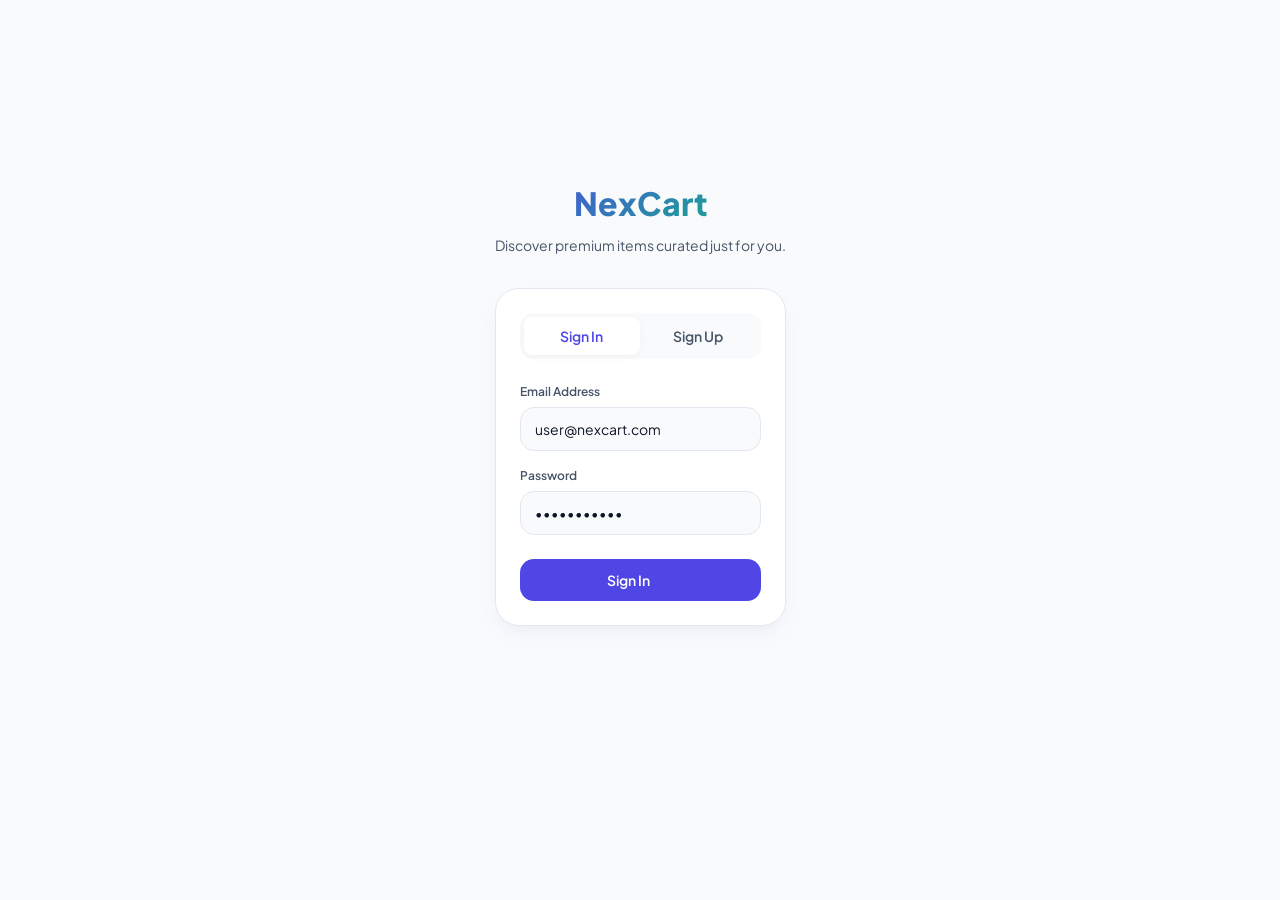
==== index.html @ 7af41b07 "updated codes" ====
<!DOCTYPE html>
<html lang="en">

<head>
  <meta charset="UTF-8">
  <meta name="viewport" content="width=device-width, initial-scale=1.0, viewport-fit=cover">
  <title>NexCart - Premium E-commerce SPA</title>
  <link rel="stylesheet" href="styles.css">
</head>

<body>

  <!-- Root SPA Container -->
  <div id="app-container">

    <!-- Sticky Top Header (Only shown on shopping tabs: Home, Categories, Account, Cart) -->
    <header class="sticky-header" id="app-header" style="display: none;">
      <div class="header-top">
        <div class="brand-logo">
          <i data-lucide="shopping-bag" style="stroke-width: 2.5px; stroke: var(--primary);"></i>
          <span>NexCart</span>
        </div>
        <div class="header-actions">
          <button class="icon-btn" id="header-wishlist-btn" title="View Wishlist">
            <i data-lucide="heart"></i>
            <span class="badge" id="wishlist-badge" style="display: none;">0</span>
          </button>
          <button class="icon-btn" id="header-cart-btn" title="View Cart">
            <i data-lucide="shopping-cart"></i>
            <span class="badge" id="header-cart-badge" style="display: none;">0</span>
          </button>
          <button class="icon-btn" id="header-notification-btn" title="Notifications">
            <i data-lucide="bell"></i>
            <span class="badge" id="notification-badge">3</span>
          </button>
        </div>
      </div>
      <!-- Sticky Search Bar -->
      <div class="search-container">
        <i data-lucide="search" style="color: var(--text-light); width: 18px;"></i>
        <input type="text" id="search-input" class="search-input" placeholder="Search products, brands and more...">
      </div>
    </header>

    <!-- Main Content Area -->
    <main class="main-content" id="main-content-scroll">

      <!-- 1. AUTHENTICATION SCREEN -->
      <div id="screen-auth" class="screen-view active">
        <div class="auth-container">
          <div class="auth-header">
            <div class="auth-logo">NexCart</div>
            <div class="auth-subtitle">Discover premium items curated just for you.</div>
          </div>

          <div class="auth-card">
            <div class="auth-tabs">
              <button class="auth-tab-btn active" id="btn-tab-login">Sign In</button>
              <button class="auth-tab-btn" id="btn-tab-register">Sign Up</button>
            </div>

            <!-- Login Form -->
            <form id="form-login" class="auth-form-panel active" onsubmit="return false;">
              <div class="form-group">
                <label class="form-label">Email Address</label>
                <input type="email" id="login-email" class="form-input" placeholder="alex@example.com" required
                  value="user@nexcart.com">
              </div>
              <div class="form-group">
                <label class="form-label">Password</label>
                <div class="password-wrapper">
                  <input type="password" id="login-password" class="form-input" placeholder="••••••••" required
                    value="password123">
                  <button type="button" class="password-toggle-btn" id="login-password-toggle"
                    title="Show/Hide Password">
                    <i data-lucide="eye" style="width: 18px; height: 18px;"></i>
                  </button>
                </div>
              </div>
              <button type="submit" class="btn btn-primary" style="margin-top: 8px;">
                <span>Sign In</span>
                <i data-lucide="arrow-right" style="width: 16px;"></i>
              </button>
            </form>

            <!-- Register Form -->
            <form id="form-register" class="auth-form-panel" onsubmit="return false;">
              <div class="form-group">
                <label class="form-label">Full Name</label>
                <input type="text" id="register-name" class="form-input" placeholder="Alex Morgan" required>
              </div>
              <div class="form-group">
                <label class="form-label">Email Address</label>
                <input type="email" id="register-email" class="form-input" placeholder="alex@example.com" required>
              </div>
              <div class="form-group">
                <label class="form-label">Delivery Address</label>
                <textarea id="register-address" class="form-input" placeholder="H.No 123, Block C, Connaught Place"
                  style="resize: none; height: 80px;" required></textarea>
              </div>
              <div class="form-group">
                <label class="form-label">Password</label>
                <div class="password-wrapper">
                  <input type="password" id="register-password" class="form-input" placeholder="Min. 8 characters"
                    required>
                  <button type="button" class="password-toggle-btn" id="register-password-toggle"
                    title="Show/Hide Password">
                    <i data-lucide="eye" style="width: 18px; height: 18px;"></i>
                  </button>
                </div>
              </div>
              <button type="submit" class="btn btn-primary" style="margin-top: 8px;">
                <span>Create Account</span>
                <i data-lucide="user-plus" style="width: 16px;"></i>
              </button>
            </form>
          </div>
        </div>
      </div>

      <!-- 2. USER ONBOARDING SCREEN -->
      <div id="screen-onboarding" class="screen-view">
        <div class="onboarding-container">
          <div style="text-align: center; margin-bottom: 24px;">
            <h2 class="view-title" style="font-size: 26px;">Complete Profile</h2>
            <p style="color: var(--text-secondary); font-size: 13px; margin-top: 4px;">Provide your details to enable
              quick shipping and custom alerts.</p>
          </div>

          <div class="auth-card">
            <form id="form-onboarding" onsubmit="return false;"
              style="display: flex; flex-direction: column; gap: 16px;">
              <div class="form-group">
                <label class="form-label">Full Name</label>
                <input type="text" id="onboard-name" class="form-input" placeholder="Alex Morgan" required>
              </div>
              <div class="form-group">
                <label class="form-label">Email Address</label>
                <input type="email" id="onboard-email" class="form-input" placeholder="alex@example.com" required>
              </div>
              <div class="form-group">
                <label class="form-label">Phone Number</label>
                <input type="tel" id="onboard-phone" class="form-input" placeholder="+91 9876543210" required>
              </div>
              <div class="form-group">
                <label class="form-label">Preferred Language</label>
                <select id="onboard-lang" class="form-input" style="background-image: none;">
                  <option value="English">English</option>
                  <option value="Hindi">हिन्दी (Hindi)</option>
                  <option value="Spanish">Español (Spanish)</option>
                  <option value="German">Deutsch (German)</option>
                </select>
              </div>

              <div style="display: grid; grid-template-columns: 1fr 1fr; gap: 12px;">
                <div class="form-group">
                  <label class="form-label">District</label>
                  <input type="text" id="onboard-district" class="form-input" placeholder="New Delhi" required>
                </div>
                <div class="form-group">
                  <label class="form-label">City</label>
                  <input type="text" id="onboard-city" class="form-input" placeholder="Delhi" required>
                </div>
              </div>

              <div class="form-group">
                <label class="form-label">Street Address</label>
                <textarea id="onboard-address" class="form-input" placeholder="H.No 123, Block C, Connaught Place"
                  style="resize: none; height: 80px;" required></textarea>
              </div>

              <button type="submit" class="btn btn-primary" style="margin-top: 8px;">
                <span>Save & Continue</span>
                <i data-lucide="arrow-right" style="width: 16px;"></i>
              </button>
            </form>
          </div>
        </div>
      </div>

      <!-- 3. INTEREST SELECTION SCREEN -->
      <div id="screen-interests" class="screen-view">
        <div class="view-header" style="flex-direction: column; align-items: center; text-align: center; gap: 8px;">
          <h2 class="view-title">Choose Your Interests</h2>
          <p style="color: var(--text-secondary); font-size: 13px; max-width: 80%;">Select one or more topics to
            customize your shopping feed.</p>
        </div>

        <div class="interest-grid" id="interest-chips-container">
          <!-- Populated by app.js -->
        </div>

        <div class="interest-footer">
          <button class="btn btn-primary" id="btn-interests-continue">
            <span>Continue to Home</span>
            <i data-lucide="chevron-right"></i>
          </button>
        </div>
      </div>

      <!-- 4. TAB 1: HOME SCREEN -->
      <div id="screen-home" class="screen-view">
        <!-- Advertisements Carousel -->
        <div class="home-section hero-carousel-container">
          <div class="hero-carousel" id="home-carousel">
            <!-- Slides dynamically populated by app.js -->
            <div class="carousel-indicators" id="carousel-indicators"></div>
          </div>
        </div>

        <!-- Trending Products Section -->
        <div class="home-section">
          <div class="section-header">
            <h3 class="section-title">Trending Products</h3>
            <a href="#" class="section-link" data-target-category="Trending">See All</a>
          </div>
          <div class="product-grid" id="row-trending">
            <!-- Dynamic product cards -->
          </div>
        </div>

        <!-- Suggestions For You Section -->
        <div class="home-section" id="suggestions-section" style="display: none;">
          <div class="section-header">
            <h3 class="section-title">Suggestions For You</h3>
            <span
              style="font-size: 10px; font-weight: 700; color: var(--accent); background: var(--accent-light); padding: 2px 8px; border-radius: var(--radius-full); text-transform: uppercase;">Based
              on Interests</span>
          </div>
          <div class="product-grid" id="row-suggestions">
            <!-- Dynamic suggestion cards -->
          </div>
        </div>

        <!-- Recently Watched Section -->
        <div class="home-section" id="recently-watched-section" style="display: none;">
          <div class="section-header">
            <h3 class="section-title">Recently Viewed</h3>
          </div>
          <div class="product-grid" id="row-recently-watched">
            <!-- Dynamic cards -->
          </div>
        </div>

        <!-- Explore Catalog Section (Grid View) -->
        <div class="home-section">
          <div class="section-header">
            <h3 class="section-title">Explore NexCart</h3>
          </div>
          <div class="product-grid" id="home-product-grid">
            <!-- Dynamic product cards in grid layout populated by app.js -->
          </div>
        </div>
      </div>

      <!-- 5. TAB 2: CATEGORIES SCREEN -->
      <div id="screen-categories" class="screen-view">
        <div class="categories-layout">
          <!-- Left Sticky Sidebar -->
          <aside class="sidebar-categories" id="categories-sidebar">
            <!-- Populated by app.js -->
          </aside>

          <!-- Right Grid Main Area -->
          <section class="category-main-content">
            <div class="category-header" id="category-content-title">Fashion</div>
            <div class="product-grid" id="category-product-grid">
              <!-- Grid cards populated by app.js -->
            </div>
          </section>
        </div>
      </div>

      <!-- 6. PRODUCT DETAILS PAGE (PDP) -->
      <div id="screen-pdp" class="screen-view"
        style="padding-bottom: 0; display: none; flex-direction: column; overflow: hidden; height: 100%;">
        <div class="pdp-navbar"
          style="flex-shrink: 0; display: flex; justify-content: space-between; align-items: center; padding: 16px 20px; border-bottom: 1px solid var(--border-color); background-color: var(--bg-primary);">
          <button class="pdp-back-btn icon-btn" id="btn-pdp-back" title="Go back">
            <i data-lucide="arrow-left"></i>
          </button>
          <div class="pdp-title-nav" id="pdp-nav-title" style="font-weight: 800; font-size: 16px;">Product Details</div>
          <div style="display: flex; gap: 8px;">
            <button class="icon-btn" id="pdp-wishlist-btn" title="Add to Wishlist">
              <i data-lucide="heart"></i>
            </button>
            <button class="icon-btn" id="pdp-header-cart-btn" title="View Cart">
              <i data-lucide="shopping-cart"></i>
              <span class="badge" id="pdp-header-cart-badge" style="display: none;">0</span>
            </button>
          </div>
        </div>

        <!-- Scrollable Middle Section -->
        <div class="pdp-scrollable-content"
          style="flex: 1; overflow-y: auto; padding-bottom: 80px; background-color: var(--bg-primary);">

          <!-- Three Column Upper Section -->
          <div class="pdp-three-column-container">

            <!-- Column 1: Interactive Image Gallery -->
            <div class="pdp-col-gallery">
              <div class="pdp-gallery-inner">
                <!-- Vertical Thumbnails list on left -->
                <div class="pdp-thumbnails-strip" id="pdp-vertical-thumbnails">
                  <!-- Populated dynamically -->
                </div>
                <!-- Large active image in middle -->
                <div class="pdp-large-image-viewer" id="pdp-main-image-trigger">
                  <img src="" alt="" id="pdp-main-gallery-image"
                    style="width: 100%; height: 100%; object-fit: contain;">
                </div>
              </div>
            </div>

            <!-- Column 2: Product Info -->
            <div class="pdp-col-info">
              <div style="display: flex; justify-content: space-between; align-items: center; gap: 8px;">
                <a href="#" class="store-link" style="font-size: 13px; font-weight: 600; color: var(--primary);">Visit
                  the NexCart Store</a>
                <div id="pdp-warranty-tag-container"
                  style="display: flex; align-items: center; gap: 4px; font-size: 11px; font-weight: 700; color: var(--accent-hover); background-color: var(--accent-light); padding: 4px 10px; border-radius: var(--radius-full);">
                  <i data-lucide="shield-check" style="width: 14px; height: 14px;"></i>
                  <span id="pdp-warranty-text">1 Year Warranty</span>
                </div>
              </div>

              <h2 class="pdp-name" id="pdp-name-label"
                style="font-size: 22px; font-weight: 800; line-height: 1.3; margin-top: 8px;">Super Premium Smart Phone
              </h2>

              <div class="pdp-rating-row" style="display: flex; align-items: center; gap: 8px; margin-top: 8px;">
                <div id="pdp-stars-container" style="display: flex; color: var(--warning); gap: 2px;">
                  <!-- Stars populated dynamically -->
                </div>
                <span class="pdp-reviews-count" id="pdp-reviews-label"
                  style="font-size: 12px; color: var(--text-light); font-weight: 600;">2,410 ratings</span>
              </div>

              <!-- Price & Strikethrough -->
              <div class="pdp-price-block"
                style="margin-top: 14px; padding: 12px 0; border-top: 1px solid var(--border-color);">
                <div style="display: flex; align-items: baseline; gap: 12px;">
                  <span class="pdp-price-current" id="pdp-price-current-label"
                    style="font-size: 24px; font-weight: 800;">₹54,999</span>
                  <span class="pdp-price-mrp" id="pdp-price-mrp-label"
                    style="text-decoration: line-through; color: var(--text-light); font-size: 14px;">₹59,999</span>
                  <span class="pdp-discount-pill" id="pdp-discount-label"
                    style="color: var(--danger); font-weight: 800; font-size: 14px;">12% OFF</span>
                </div>
              </div>

              <!-- Offers grid cards -->
              <div class="offers-container" style="margin-top: 10px;">
                <h4 style="font-size: 13px; font-weight: 800; margin-bottom: 8px;">Available Offers</h4>
                <div class="offers-grid" style="display: grid; grid-template-columns: repeat(2, 1fr); gap: 10px;">
                  <div class="offer-card"
                    style="border: 1px solid var(--border-color); padding: 10px; border-radius: var(--radius-sm); background-color: var(--bg-secondary);">
                    <div style="font-size: 11px; font-weight: 700; color: var(--text-primary);">Bank Offer</div>
                    <p style="font-size: 10px; color: var(--text-secondary); line-height: 1.3; margin-top: 4px;">Upto
                      ₹1,500 discount on select Credit Cards</p>
                  </div>
                  <div class="offer-card"
                    style="border: 1px solid var(--border-color); padding: 10px; border-radius: var(--radius-sm); background-color: var(--bg-secondary);">
                    <div style="font-size: 11px; font-weight: 700; color: var(--text-primary);">Partner Offer</div>
                    <p style="font-size: 10px; color: var(--text-secondary); line-height: 1.3; margin-top: 4px;">Get 3%
                      Cashback on UPI transaction</p>
                  </div>
                </div>
              </div>

              <!-- Variations selectors -->
              <div id="pdp-conditional-attributes-container" style="margin-top: 14px;">
                <!-- dynamic variant choices chips -->
              </div>

              <!-- Key highlights list -->
              <div id="pdp-highlights-section"
                style="display: none; flex-direction: column; gap: 6px; margin-top: 16px; border-top: 1px solid var(--border-color); padding-top: 14px;">
                <h4 style="font-size: 13px; font-weight: 800;">Product Highlights</h4>
                <ul id="pdp-highlights-list"
                  style="margin-left: 20px; font-size: 12px; color: var(--text-secondary); display: flex; flex-direction: column; gap: 4px; line-height: 1.4; list-style-type: disc;">
                  <!-- points -->
                </ul>
              </div>

              <!-- Product Description -->
              <div style="margin-top: 16px; border-top: 1px solid var(--border-color); padding-top: 14px;">
                <h4 style="font-size: 13px; font-weight: 800; margin-bottom: 6px;">Product Description</h4>
                <p class="pdp-description-text" id="pdp-desc-text"
                  style="font-size: 12px; color: var(--text-secondary); line-height: 1.5;"></p>
              </div>
            </div>

            <!-- Column 3: Sticky Checkout Card -->
            <div class="pdp-col-checkout">
              <div class="checkout-sticky-panel">
                <div style="font-size: 20px; font-weight: 800; color: var(--text-primary);"
                  id="pdp-checkout-panel-price">₹54,999</div>
                <div style="font-size: 12px; color: var(--text-secondary); margin-top: 4px; line-height: 1.4;">
                  <span>FREE delivery </span><strong style="color: var(--text-primary);"
                    id="pdp-checkout-deliv-date">Monday, 6 July</strong>
                </div>
                <div style="font-size: 14px; font-weight: 700; color: var(--accent-hover); margin-top: 10px;">In stock
                </div>

                <div style="display: flex; align-items: center; gap: 10px; margin-top: 12px;">
                  <span style="font-size: 12px; font-weight: 700; color: var(--text-secondary);">Quantity:</span>
                  <select id="pdp-qty-select"
                    style="border: 1.5px solid var(--border-color); border-radius: var(--radius-sm); padding: 4px 10px; font-weight: 700; font-size: 12px; background-color: var(--bg-primary); color: var(--text-primary);">
                    <option value="1">1</option>
                    <option value="2">2</option>
                    <option value="3">3</option>
                    <option value="4">4</option>
                    <option value="5">5</option>
                  </select>
                </div>

                <div style="display: flex; flex-direction: column; gap: 10px; margin-top: 16px;">
                  <!-- Yellow add to cart -->
                  <button class="btn" id="btn-pdp-right-add-cart"
                    style="background-color: #ffd814; color: #0f1111; font-weight: 700; border-radius: 20px; font-size: 13px; padding: 10px 20px; border: 1px solid #fcd200;">
                    Add to Cart
                  </button>
                  <!-- Orange buy now -->
                  <button class="btn" id="btn-pdp-right-buy-now"
                    style="background-color: #ffa41c; color: #0f1111; font-weight: 700; border-radius: 20px; font-size: 13px; padding: 10px 20px; border: 1px solid #ff9900;">
                    Buy Now
                  </button>
                </div>

              </div>
            </div>

          </div> <!-- Three column container end -->

          <!-- Browsing History Carousel (Full-width section at bottom) -->
          <div class="browsing-history-section"
            style="border-top: 1px solid var(--border-color); padding: 24px 20px; margin-top: 24px; background-color: var(--bg-primary);">
            <div style="display: flex; justify-content: space-between; align-items: center; margin-bottom: 14px;">
              <div style="display: flex; align-items: baseline; gap: 10px;">
                <h3 style="font-size: 16px; font-weight: 800; color: var(--text-primary); margin: 0;">Your browsing
                  history</h3>
                <a href="#" style="font-size: 11px; font-weight: 600; color: var(--primary);">View or edit your browsing
                  history</a>
              </div>
              <div style="font-size: 11px; color: var(--text-light); font-weight: 700;" id="browsing-history-pages-lbl">
                Page 1 of 3</div>
            </div>

            <div style="position: relative; display: flex; align-items: center;">
              <!-- Left arrow -->
              <button class="history-carousel-arrow left icon-btn" id="btn-history-scroll-left"
                style="position: absolute; left: -10px; z-index: 10; background: white; border: 1px solid var(--border-color); border-radius: 50%; width: 36px; height: 36px; box-shadow: var(--shadow-md);">
                <i data-lucide="chevron-left" style="width: 18px; color: var(--text-primary);"></i>
              </button>

              <!-- Carousel strip track -->
              <div class="history-carousel-track-wrapper" style="overflow: hidden; flex: 1; padding: 4px;">
                <div class="history-carousel-track" id="history-carousel-slider-track"
                  style="display: flex; gap: 12px; transition: transform 0.4s ease;">
                  <!-- populated with 10-15 product cards -->
                </div>
              </div>

              <!-- Right arrow -->
              <button class="history-carousel-arrow right icon-btn" id="btn-history-scroll-right"
                style="position: absolute; right: -10px; z-index: 10; background: white; border: 1px solid var(--border-color); border-radius: 50%; width: 36px; height: 36px; box-shadow: var(--shadow-md);">
                <i data-lucide="chevron-right" style="width: 18px; color: var(--text-primary);"></i>
              </button>
            </div>
          </div>

          <!-- Related Products Section (Full-width section at bottom) -->
          <div id="pdp-related-products-section"
            style="display: flex; flex-direction: column; gap: 12px; border-top: 1px solid var(--border-color); padding: 24px 20px; background-color: var(--bg-primary);">
            <h4 style="font-size: 14px; font-weight: 800;">Related Products</h4>
            <div class="product-grid" id="pdp-related-products-grid" style="padding: 0;">
              <!-- Grid views of related products -->
            </div>
          </div>

        </div> <!-- Scrollable middle section end -->

      </div>

      <!-- 7. ORDER SUMMARY / CHECKOUT -->
      <div id="screen-checkout" class="screen-view">
        <div class="view-header">
          <button class="icon-btn pdp-back-btn" id="btn-checkout-back" title="Go back">
            <i data-lucide="arrow-left"></i>
          </button>
          <h2 class="view-title" style="font-size: 20px;">Order Summary</h2>
          <div style="width: 36px;"></div> <!-- Spacer -->
        </div>

        <div class="checkout-container">
          <!-- Shipping Address Display -->
          <div class="checkout-section-card">
            <div class="checkout-card-title"
              style="display: flex; justify-content: space-between; align-items: center; width: 100%;">
              <div style="display: flex; align-items: center; gap: 8px;">
                <i data-lucide="map-pin" style="width: 18px; color: var(--primary);"></i>
                <span id="lbl-checkout-deliv-address">Delivery Address</span>
              </div>
              <button id="btn-checkout-change-address"
                style="font-size: 11px; font-weight: 700; color: var(--primary); cursor: pointer; border: none; background: none;">
                Change/Add Address
              </button>
            </div>
            <div class="address-display-box" id="checkout-address-box">
              <!-- Filled by active profile -->
            </div>
          </div>

          <!-- Cart Items Preview -->
          <div class="checkout-section-card">
            <div class="checkout-card-title">
              <i data-lucide="shopping-bag" style="width: 18px; color: var(--primary);"></i>
              <span>Review Items</span>
            </div>
            <div id="checkout-items-preview-list" style="display: flex; flex-direction: column; gap: 12px;">
              <!-- Dynamic item rows with quantity selectors -->
            </div>
          </div>

          <!-- Price Details Card -->
          <div class="checkout-section-card">
            <div class="checkout-card-title">
              <i data-lucide="receipt" style="width: 18px; color: var(--primary);"></i>
              <span>Price Details</span>
            </div>

            <div style="display: flex; flex-direction: column; gap: 8px;">
              <div class="price-breakdown-row">
                <span>Price (<span id="checkout-total-items-qty">1</span> items)</span>
                <span id="checkout-mrp-total">₹0</span>
              </div>
              <div class="price-breakdown-row green">
                <span>Discount</span>
                <span id="checkout-discount-total">-₹0</span>
              </div>
              <div class="price-breakdown-row green">
                <span>Delivery Charges</span>
                <span>FREE</span>
              </div>
              <div class="price-breakdown-row total">
                <span>Total Amount</span>
                <span id="checkout-final-amount">₹0</span>
              </div>
              <div
                style="border-top: 1px dashed var(--border-color); padding-top: 10px; margin-top: 6px; display: flex; justify-content: space-between; align-items: center;">
                <span style="font-size: 12px; font-weight: 700; color: var(--text-secondary);"
                  id="lbl-checkout-promo">Promo Code</span>
                <button id="btn-checkout-apply-promo"
                  style="font-size: 12px; font-weight: 800; color: var(--primary); cursor: pointer; border: none; background: none;">
                  Apply Promo Code
                </button>
              </div>
            </div>
          </div>

          <button class="btn btn-primary" id="btn-checkout-continue" style="margin-top: 12px;">
            <span>Continue to Payment</span>
            <i data-lucide="chevron-right"></i>
          </button>
        </div>
      </div>

      <!-- 8. PAYMENT GATEWAY UI -->
      <div id="screen-payment" class="screen-view">
        <div class="view-header">
          <button class="icon-btn pdp-back-btn" id="btn-payment-back" title="Go back">
            <i data-lucide="arrow-left"></i>
          </button>
          <h2 class="view-title" style="font-size: 20px;">Payment Gateway</h2>
          <div style="width: 36px;"></div> <!-- Spacer -->
        </div>

        <div class="checkout-container" style="padding-top: 0;">
          <!-- Top Amount Display Header -->
          <div class="payment-amount-header">
            <span class="payment-amount-label">Amount Payable</span>
            <span class="payment-amount-val" id="payment-pay-amount">₹0</span>
          </div>

          <!-- Payment Options Grid/List -->
          <div class="payment-options-list" id="payment-options-container">

            <!-- UPI -->
            <div class="payment-option-card selected" data-method="UPI">
              <div class="payment-radio">
                <div class="payment-radio-dot"></div>
              </div>
              <div class="payment-option-text">
                <span class="payment-option-title">UPI (Google Pay, PhonePe, BHIM)</span>
                <span class="payment-option-sub">Pay instantly via your linked bank accounts.</span>
              </div>
              <i data-lucide="smartphone" style="margin-left: auto; color: var(--text-light); width: 20px;"></i>
            </div>

            <!-- Credit/Debit Card -->
            <div class="payment-option-card" data-method="Card">
              <div class="payment-radio">
                <div class="payment-radio-dot"></div>
              </div>
              <div class="payment-option-text">
                <span class="payment-option-title">Credit / Debit Card</span>
                <span class="payment-option-sub">Visa, Mastercard, RuPay, Maestro</span>
              </div>
              <i data-lucide="credit-card" style="margin-left: auto; color: var(--text-light); width: 20px;"></i>
            </div>

            <!-- EMI (Conditional) -->
            <div class="payment-option-card" id="payment-option-emi" data-method="EMI">
              <div class="payment-radio">
                <div class="payment-radio-dot"></div>
              </div>
              <div class="payment-option-text">
                <span class="payment-option-title">Easy EMI (Monthly Installments)</span>
                <span class="payment-option-sub">Available on orders above ₹3,000</span>
              </div>
              <span
                style="margin-left: auto; font-size: 9px; font-weight: 700; color: var(--accent); background: var(--accent-light); padding: 2px 6px; border-radius: var(--radius-sm);">Popular</span>
            </div>

            <!-- Net Banking -->
            <div class="payment-option-card" data-method="NetBanking">
              <div class="payment-radio">
                <div class="payment-radio-dot"></div>
              </div>
              <div class="payment-option-text">
                <span class="payment-option-title">Net Banking</span>
                <span class="payment-option-sub">All major Indian banks supported</span>
              </div>
              <i data-lucide="globe" style="margin-left: auto; color: var(--text-light); width: 20px;"></i>
            </div>

            <!-- Cash on Delivery -->
            <div class="payment-option-card" data-method="COD">
              <div class="payment-radio">
                <div class="payment-radio-dot"></div>
              </div>
              <div class="payment-option-text">
                <span class="payment-option-title">Cash on Delivery</span>
                <span class="payment-option-sub">Pay cash when order is delivered.</span>
              </div>
              <i data-lucide="banknote" style="margin-left: auto; color: var(--text-light); width: 20px;"></i>
            </div>

            <!-- Gift Cards / Coupons -->
            <div class="payment-option-card" data-method="GiftCard">
              <div class="payment-radio">
                <div class="payment-radio-dot"></div>
              </div>
              <div class="payment-option-text">
                <span class="payment-option-title">Gift Card / Promo Coupon</span>
                <span class="payment-option-sub">Apply your custom 10-digit voucher code.</span>
              </div>
              <i data-lucide="ticket" style="margin-left: auto; color: var(--text-light); width: 20px;"></i>
            </div>

          </div>

          <button class="btn btn-accent" id="btn-payment-proceed" style="margin-top: 8px;">
            <i data-lucide="shield-check" style="width: 18px;"></i>
            <span>Proceed to Pay</span>
          </button>
        </div>
      </div>

      <!-- 9. TAB 3: ACCOUNT SCREEN -->
      <div id="screen-account" class="screen-view">
        <!-- Top Profile Display -->
        <div class="profile-section">
          <div class="profile-avatar-wrap">
            <div class="profile-avatar" id="account-avatar-char">U</div>
          </div>
          <h2 class="profile-name" id="account-user-name">User Profile</h2>
          <div class="profile-meta" id="account-user-email">user@nexcart.com</div>
        </div>

        <!-- 2x2 Grid Menu -->
        <div class="account-grid-menu">
          <div class="account-menu-card" id="btn-acc-orders">
            <div class="account-menu-icon"><i data-lucide="package"></i></div>
            <span class="account-menu-title">My Orders</span>
          </div>
          <div class="account-menu-card" id="btn-acc-wishlist">
            <div class="account-menu-icon"><i data-lucide="heart"></i></div>
            <span class="account-menu-title">Wishlist</span>
          </div>
          <div class="account-menu-card" id="btn-acc-cart">
            <div class="account-menu-icon"><i data-lucide="shopping-cart"></i></div>
            <span class="account-menu-title">Active Cart</span>
          </div>
          <div class="account-menu-card" id="btn-acc-help">
            <div class="account-menu-icon"><i data-lucide="help-circle"></i></div>
            <span class="account-menu-title">Help Center</span>
          </div>
        </div>

        <!-- List Settings Menu -->
        <div class="account-list-menu">
          <div class="list-menu-item" id="btn-acc-edit-profile">
            <div class="list-menu-left">
              <i data-lucide="user" style="width: 18px;"></i>
              <span>Edit Profile</span>
            </div>
            <i data-lucide="chevron-right" style="width: 16px; color: var(--text-light);"></i>
          </div>

          <div class="list-menu-item" id="btn-acc-saved-address">
            <div class="list-menu-left">
              <i data-lucide="map-pin" style="width: 18px;"></i>
              <span>Saved Address</span>
            </div>
            <i data-lucide="chevron-right" style="width: 16px; color: var(--text-light);"></i>
          </div>

          <div class="list-menu-item" id="btn-acc-language">
            <div class="list-menu-left">
              <i data-lucide="languages" style="width: 18px;"></i>
              <span>Select Language</span>
            </div>
            <div style="display: flex; align-items: center; gap: 4px;">
              <span class="list-menu-val" id="account-language-val">English</span>
              <i data-lucide="chevron-right" style="width: 16px; color: var(--text-light);"></i>
            </div>
          </div>

          <div class="list-menu-item" id="btn-acc-logout">
            <div class="list-menu-left" style="color: var(--danger);">
              <i data-lucide="log-out" style="width: 18px;"></i>
              <span>Log Out</span>
            </div>
            <i data-lucide="chevron-right" style="width: 16px; color: var(--text-light);"></i>
          </div>
        </div>
      </div>

      <!-- 10. ORDERS SUB-PAGE -->
      <div id="screen-orders" class="screen-view">
        <div class="view-header">
          <button class="icon-btn pdp-back-btn" id="btn-orders-back" title="Go back">
            <i data-lucide="arrow-left"></i>
          </button>
          <h2 class="view-title" style="font-size: 20px;">My Orders</h2>
          <div style="width: 36px;"></div> <!-- Spacer -->
        </div>

        <div class="orders-list" id="orders-items-container">
          <!-- Populated by app.js orders list -->
        </div>
      </div>

      <!-- 11. CART SCREEN -->
      <div id="screen-cart" class="screen-view">
        <div class="view-header">
          <h2 class="view-title">Shopping Cart</h2>
          <span style="font-size: 13px; font-weight: 600; color: var(--text-secondary);" id="cart-item-count-badge">0
            Items</span>
        </div>

        <div id="cart-container-main" style="display: flex; flex-direction: column; flex: 1;">
          <!-- Items List -->
          <div class="cart-items-list" id="cart-items-container">
            <!-- Populated by app.js cart -->
          </div>

          <!-- Cart Sticky Footer -->
          <div class="cart-sticky-bottom" id="cart-footer-bar" style="display: none;">
            <div class="cart-total-info">
              <span class="cart-total-label">Subtotal</span>
              <span class="cart-total-price" id="cart-subtotal-val">₹0</span>
            </div>
            <button class="btn btn-primary" id="btn-cart-place-order" style="width: auto; padding: 12px 30px;">
              <span>Place Order</span>
              <i data-lucide="shopping-bag" style="width: 16px;"></i>
            </button>
          </div>
        </div>
      </div>

      <!-- 12. NOTIFICATIONS SCREEN -->
      <div id="screen-notifications" class="screen-view">
        <div class="view-header"
          style="border-bottom: 1px solid var(--border-color); background-color: var(--bg-primary); padding: 16px 20px; display: flex; justify-content: space-between; align-items: center;">
          <button class="icon-btn pdp-back-btn" id="btn-notifications-back" title="Go back">
            <i data-lucide="arrow-left"></i>
          </button>
          <h2 class="view-title" style="font-size: 18px; font-weight: 800; margin: 0;">Notifications</h2>
          <button class="icon-btn" id="btn-notifications-clear-all" title="Clear all"
            style="font-size: 12px; font-weight: 700; color: var(--primary);">Clear All</button>
        </div>

        <div id="notifications-list-container"
          style="display: flex; flex-direction: column; padding: 16px 20px; gap: 12px;">
          <!-- Dynamic notifications list -->
        </div>
      </div>

      <!-- 13. EDIT PROFILE SCREEN -->
      <div id="screen-edit-profile" class="screen-view"
        style="display: none; flex-direction: column; overflow: hidden; height: 100%;">
        <div class="view-header"
          style="border-bottom: 1px solid var(--border-color); background-color: var(--bg-primary); padding: 16px 20px; display: flex; align-items: center; gap: 12px;">
          <button class="icon-btn pdp-back-btn" id="btn-edit-profile-back" title="Go back">
            <i data-lucide="arrow-left"></i>
          </button>
          <h2 class="view-title" id="lbl-edit-profile-title" style="font-size: 18px; font-weight: 800; margin: 0;">Edit
            Profile</h2>
        </div>

        <div
          style="flex: 1; overflow-y: auto; padding: 20px; display: flex; flex-direction: column; gap: 16px; background-color: var(--bg-primary);">
          <form id="form-edit-profile" style="display: flex; flex-direction: column; gap: 16px;">
            <div class="form-group">
              <label class="form-label" id="lbl-ep-fullname"
                style="font-size: 12px; font-weight: 700; color: var(--text-secondary); margin-bottom: 6px; display: block;">Full
                Name</label>
              <input type="text" id="edit-profile-name" class="form-input" required placeholder="Enter full name">
            </div>

            <div class="form-group">
              <label class="form-label" id="lbl-ep-email"
                style="font-size: 12px; font-weight: 700; color: var(--text-secondary); margin-bottom: 6px; display: block;">Email
                ID</label>
              <input type="email" id="edit-profile-email" class="form-input" readonly
                style="background-color: var(--bg-tertiary); cursor: not-allowed;"
                title="Email address cannot be changed">
            </div>

            <div class="form-group">
              <label class="form-label" id="lbl-ep-phone"
                style="font-size: 12px; font-weight: 700; color: var(--text-secondary); margin-bottom: 6px; display: block;">Phone
                Number</label>
              <input type="tel" id="edit-profile-phone" class="form-input" required placeholder="Enter phone number">
            </div>

            <div class="form-group">
              <label class="form-label" id="lbl-ep-lang"
                style="font-size: 12px; font-weight: 700; color: var(--text-secondary); margin-bottom: 6px; display: block;">Preferred
                Language</label>
              <select id="edit-profile-language" class="form-input"
                style="height: 48px; border-radius: var(--radius-md); border: 1.5px solid var(--border-color); padding: 0 12px; font-weight: 600; background-color: var(--bg-primary); color: var(--text-primary);">
                <option value="English">English</option>
                <option value="Hindi">Hindi (हिन्दी)</option>
                <option value="Malayalam">Malayalam (മലയാളം)</option>
                <option value="Japanese">Japanese (日本語)</option>
                <option value="Spanish">Spanish (Español)</option>
                <option value="German">German (Deutsch)</option>
                <option value="French">French (Français)</option>
              </select>
            </div>

            <div class="grid-2-col" style="display: grid; grid-template-columns: 1fr 1fr; gap: 12px;">
              <div class="form-group">
                <label class="form-label" id="lbl-ep-district"
                  style="font-size: 12px; font-weight: 700; color: var(--text-secondary); margin-bottom: 6px; display: block;">District</label>
                <input type="text" id="edit-profile-district" class="form-input" required placeholder="District">
              </div>
              <div class="form-group">
                <label class="form-label" id="lbl-ep-city"
                  style="font-size: 12px; font-weight: 700; color: var(--text-secondary); margin-bottom: 6px; display: block;">City</label>
                <input type="text" id="edit-profile-city" class="form-input" required placeholder="City">
              </div>
            </div>

            <div class="form-group">
              <label class="form-label" id="lbl-ep-address"
                style="font-size: 12px; font-weight: 700; color: var(--text-secondary); margin-bottom: 6px; display: block;">Street
                Address</label>
              <textarea id="edit-profile-address" class="form-input" required style="min-height: 80px; padding: 12px;"
                placeholder="Enter complete address"></textarea>
            </div>

            <button type="submit" class="btn btn-primary" id="btn-ep-submit" style="margin-top: 10px; width: 100%;">
              <span>Update Profile</span>
              <i data-lucide="check" style="width: 18px;"></i>
            </button>
          </form>
        </div>
      </div>

    </main>

    <!-- Support FAB Floating Button -->
    <div class="fab-support" id="fab-support-btn" title="Customer Support">
      <i data-lucide="message-square" style="width: 20px; height: 20px;"></i>
    </div>

    <!-- Fixed Bottom Navigation Bar -->
    <nav class="sticky-navbar" id="app-bottom-nav" style="display: none;">
      <button class="nav-tab active" data-tab="home">
        <i data-lucide="home"></i>
        <span>Home</span>
      </button>
      <button class="nav-tab" data-tab="categories">
        <i data-lucide="layout-grid"></i>
        <span>Categories</span>
      </button>
      <button class="nav-tab" data-tab="account">
        <i data-lucide="user"></i>
        <span>Account</span>
      </button>
      <button class="nav-tab" data-tab="cart">
        <i data-lucide="shopping-cart"></i>
        <span>Cart</span>
        <span class="badge" id="bottom-nav-cart-badge" style="display: none;">0</span>
      </button>
    </nav>

    <!-- Simulating order success popup -->
    <div class="modal-overlay" id="success-modal-overlay">
      <div class="modal-card">
        <div class="success-icon-wrap">
          <i data-lucide="check-circle-2"></i>
        </div>
        <h3 style="font-size: 20px; font-weight: 800;">Order Confirmed!</h3>
        <p style="font-size: 13px; color: var(--text-secondary); line-height: 1.5; max-width: 85%;">Your payment was
          processed successfully. Thank you for choosing NexCart!</p>
        <div
          style="background-color: var(--bg-secondary); padding: 12px; border-radius: var(--radius-md); font-size: 12px; font-weight: 700; color: var(--text-secondary); width: 100%;">
          Order ID: <span id="success-order-id" style="color: var(--primary);">NX-9842-2026</span>
        </div>
        <button class="btn btn-primary" id="btn-success-modal-close" style="margin-top: 10px;">
          <span>Track Order</span>
          <i data-lucide="chevron-right"></i>
        </button>
      </div>
    </div>
    <!-- Address CRUD Bottom Sheet Modal Overlay -->
    <div class="bottom-sheet-overlay" id="address-sheet-overlay">
      <div class="bottom-sheet-content">
        <div class="sheet-header">
          <h3 class="sheet-title" id="lbl-address-sheet-title">Saved Addresses</h3>
          <button class="icon-btn" id="btn-close-address-sheet" title="Close">
            <i data-lucide="x"></i>
          </button>
        </div>
        <div class="sheet-body" id="address-sheet-body" style="padding-bottom: 24px;">
          <!-- Populated dynamically via CRUD in app.js -->
        </div>
      </div>
    </div>

    <!-- Language Selector Dialogue Box Modal Overlay (Centered Alert Dialogue) -->
    <div class="modal-overlay" id="language-dialog-overlay"
      style="display: none; position: fixed; top: 0; left: 0; width: 100vw; height: 100vh; z-index: 2000; background-color: rgba(15, 23, 42, 0.6); backdrop-filter: blur(4px); opacity: 1; align-items: center; justify-content: center;">
      <div class="modal-card"
        style="max-width: 400px; padding: 24px; display: flex; flex-direction: column; gap: 16px;">
        <div style="display: flex; justify-content: space-between; align-items: center;">
          <h3 style="font-size: 16px; font-weight: 800; color: var(--text-primary); margin: 0;"
            id="lbl-language-dialog-title">Select App Language</h3>
          <button class="icon-btn" id="btn-close-language-dialog" title="Close"
            style="border: none; background: none; cursor: pointer;">
            <i data-lucide="x" style="width: 18px; height: 18px;"></i>
          </button>
        </div>
        <p style="font-size: 13px; color: var(--text-secondary); margin: 0;" id="lbl-language-dialog-desc">Choose your
          preferred language for the entire shopping experience.</p>
        <div class="lang-dropdown-wrapper">
          <div class="lang-select-box" id="lang-active-box">
            <span id="lang-active-label">English</span>
            <i data-lucide="chevron-down" style="width: 18px;"></i>
          </div>
          <div class="lang-options-dropdown" id="lang-dropdown-menu">
            <!-- Added option languages dynamically -->
          </div>
        </div>
        <button class="btn btn-primary" id="btn-language-apply-changes" style="width: 100%; margin-top: 4px;">
          <span id="lbl-lang-apply-btn">Apply Language</span>
          <i data-lucide="languages" style="width: 18px;"></i>
        </button>
      </div>
    </div>

    <!-- Lightbox Modal for Large PDP Images -->
    <div class="modal-overlay" id="pdp-lightbox-modal"
      style="display: none; position: fixed; top: 0; left: 0; width: 100vw; height: 100vh; z-index: 2000; background-color: rgba(15, 23, 42, 0.9); backdrop-filter: blur(8px); opacity: 1; align-items: center; justify-content: center;">
      <button class="icon-btn" id="btn-close-lightbox" title="Close Lightbox"
        style="position: absolute; top: 20px; right: 20px; color: white; background: rgba(0,0,0,0.5); border-radius: 50%; width: 40px; height: 40px; display: flex; align-items: center; justify-content: center; border: none; cursor: pointer; z-index: 2001;">
        <i data-lucide="x" style="width: 24px; height: 24px;"></i>
      </button>
      <div style="max-width: 90%; max-height: 90%; display: flex; align-items: center; justify-content: center;">
        <img src="" alt="" id="pdp-lightbox-img"
          style="max-width: 100%; max-height: 80vh; object-fit: contain; border-radius: var(--radius-md); box-shadow: 0 10px 40px rgba(0,0,0,0.5);">
      </div>
    </div>

    <!-- Promo Code Alert Dialog Modal -->
    <div class="modal-overlay" id="promo-modal-overlay"
      style="display: none; position: fixed; top: 0; left: 0; width: 100vw; height: 100vh; z-index: 2000; background-color: rgba(15, 23, 42, 0.6); backdrop-filter: blur(4px); opacity: 1; align-items: center; justify-content: center;">
      <div class="modal-card"
        style="max-width: 380px; padding: 24px; display: flex; flex-direction: column; gap: 16px;">
        <div style="display: flex; justify-content: space-between; align-items: center;">
          <h3 style="font-size: 16px; font-weight: 800; color: var(--text-primary); margin: 0;">Apply Promo Code</h3>
          <button class="icon-btn" id="btn-close-promo-modal" style="border: none; background: none; cursor: pointer;">
            <i data-lucide="x" style="width: 18px; height: 18px;"></i>
          </button>
        </div>
        <div style="display: flex; flex-direction: column; gap: 8px;">
          <label style="font-size: 11px; font-weight: 700; color: var(--text-secondary);">Enter Promo Code</label>
          <input type="text" id="promo-code-input" class="form-input" style="height: 42px;"
            placeholder="Enter Promo Code">
          <div id="promo-error-msg"
            style="color: var(--danger); font-size: 12px; font-weight: 700; display: none; margin-top: 4px;">Promo not
            found</div>
        </div>
        <button class="btn btn-primary" id="btn-promo-apply-submit" style="width: 100%;">
          <span>Apply Code</span>
          <i data-lucide="check" style="width: 18px;"></i>
        </button>
      </div>
    </div>

    <!-- Reusable Custom Alert Dialog Box -->
    <div class="modal-overlay" id="custom-alert-overlay">
      <div class="modal-card" style="max-width: 400px; padding: 24px;">
        <div class="success-icon-wrap" id="custom-alert-icon-wrap"
          style="width: 54px; height: 54px; margin-bottom: 8px;">
          <i id="custom-alert-icon" data-lucide="info" style="width: 26px; height: 26px;"></i>
        </div>
        <h3 id="custom-alert-title" style="font-size: 18px; font-weight: 800; color: var(--text-primary);">Alert</h3>
        <p id="custom-alert-content"
          style="font-size: 13px; color: var(--text-secondary); line-height: 1.5; max-width: 90%; margin-bottom: 4px;">
          Alert message content goes here.</p>
        <button class="btn btn-primary btn-sm" id="btn-custom-alert-close"
          style="width: auto; padding: 10px 24px; margin-top: 8px;">
          <span>Close</span>
        </button>
      </div>
    </div>

  </div>

  <!-- Lucide Icons Library -->
  <script src="https://unpkg.com/lucide@latest"></script>

  <!-- ── Data Layer (load before app.js) ── -->
  <!-- Product category files -->
  <script src="data/products/fashion.js"></script>
  <script src="data/products/electronics.js"></script>
  <script src="data/products/appliances.js"></script>
  <script src="data/products/toys.js"></script>
  <script src="data/products/others.js"></script>
  <!-- Merges categories + runs enrichment -->
  <script src="data/products/index.js"></script>
  <!-- App config: banners, interests, category tabs -->
  <script src="data/config.js"></script>
  <!-- User accounts, Store state, auth helpers -->
  <script src="data/users.js"></script>

  <!-- ── Core Application Logic ── -->
  <script src="app.js"></script>
</body>

</html>
---- styles.css ----
@import url('https://fonts.googleapis.com/css2?family=Plus+Jakarta+Sans:wght@300;400;500;600;700;800&display=swap');

:root {
  /* Colors */
  --primary: #4f46e5;       /* Deep Indigo */
  --primary-hover: #4338ca;
  --primary-light: #e0e7ff;
  --accent: #10b981;        /* Emerald */
  --accent-hover: #059669;
  --accent-light: #d1fae5;
  --danger: #ef4444;        /* Crimson Red */
  --warning: #f59e0b;       /* Amber */
  --bg-primary: #ffffff;
  --bg-secondary: #f8fafc;
  --bg-tertiary: #f1f5f9;
  --text-primary: #0f172a;
  --text-secondary: #475569;
  --text-light: #94a3b8;
  --border-color: #e2e8f0;
  
  /* Glassmorphism */
  --glass-bg: rgba(255, 255, 255, 0.75);
  --glass-border: rgba(226, 232, 240, 0.8);
  --glass-blur: 16px;
  
  /* Shadows */
  --shadow-sm: 0 2px 8px rgba(0, 0, 0, 0.04);
  --shadow-md: 0 10px 25px -5px rgba(79, 70, 229, 0.05), 0 8px 16px -6px rgba(0, 0, 0, 0.03);
  --shadow-lg: 0 20px 40px -15px rgba(15, 23, 42, 0.08), 0 15px 25px -10px rgba(0, 0, 0, 0.04);
  --shadow-glass: 0 8px 32px 0 rgba(79, 70, 229, 0.06);
  --shadow-focus: 0 0 0 4px rgba(79, 70, 229, 0.15);
  
  /* Radii */
  --radius-sm: 8px;
  --radius-md: 14px;
  --radius-lg: 24px;
  --radius-full: 9999px;
  
  /* Transitions */
  --transition-fast: 0.2s cubic-bezier(0.4, 0, 0.2, 1);
  --transition-normal: 0.35s cubic-bezier(0.4, 0, 0.2, 1);
  --transition-slow: 0.5s cubic-bezier(0.4, 0, 0.2, 1);
}

* {
  box-sizing: border-box;
  margin: 0;
  padding: 0;
  -webkit-tap-highlight-color: transparent;
  font-family: 'Plus Jakarta Sans', sans-serif;
}

body {
  background-color: var(--bg-secondary);
  color: var(--text-primary);
  line-height: 1.5;
  overflow-x: hidden;
  height: 100vh;
  display: flex;
  flex-direction: column;
}

/* Typography Helpers */
h1, h2, h3, h4, h5, h6 {
  font-weight: 700;
  color: var(--text-primary);
  line-height: 1.25;
}

a {
  color: var(--primary);
  text-decoration: none;
  transition: var(--transition-fast);
}

a:hover {
  color: var(--primary-hover);
}

button {
  cursor: pointer;
  border: none;
  background: none;
  font-family: inherit;
  transition: var(--transition-fast);
}

/* Core Layout Containers */
#app-container {
  width: 100%;
  height: 100vh;
  margin: 0;
  background-color: var(--bg-primary);
  position: relative;
  display: flex;
  flex-direction: column;
  overflow: hidden;
}

/* Header & Search Bar */
.sticky-header {
  position: sticky;
  top: 0;
  z-index: 100;
  background: var(--glass-bg);
  backdrop-filter: blur(var(--glass-blur));
  -webkit-backdrop-filter: blur(var(--glass-blur));
  border-bottom: 1px solid var(--glass-border);
  padding: 16px 20px;
  display: flex;
  flex-direction: column;
  gap: 12px;
  box-shadow: var(--shadow-sm);
}

.header-top {
  display: flex;
  justify-content: space-between;
  align-items: center;
}

.brand-logo {
  font-size: 22px;
  font-weight: 800;
  background: linear-gradient(135deg, var(--primary) 0%, var(--accent) 100%);
  -webkit-background-clip: text;
  -webkit-text-fill-color: transparent;
  display: flex;
  align-items: center;
  gap: 6px;
  letter-spacing: -0.5px;
}

.header-actions {
  display: flex;
  align-items: center;
  gap: 16px;
}

.icon-btn {
  color: var(--text-secondary);
  padding: 8px;
  border-radius: var(--radius-full);
  display: flex;
  align-items: center;
  justify-content: center;
  position: relative;
  transition: var(--transition-fast);
}

.icon-btn:hover {
  background-color: var(--bg-tertiary);
  color: var(--primary);
}

.badge {
  position: absolute;
  top: 0;
  right: 0;
  background-color: var(--danger);
  color: white;
  font-size: 10px;
  font-weight: 700;
  min-width: 16px;
  height: 16px;
  border-radius: 50%;
  display: flex;
  align-items: center;
  justify-content: center;
  padding: 2px;
  border: 2px solid var(--bg-primary);
}

.search-container {
  display: flex;
  align-items: center;
  background-color: var(--bg-secondary);
  border: 1px solid var(--border-color);
  border-radius: var(--radius-md);
  padding: 8px 14px;
  gap: 10px;
  transition: var(--transition-fast);
}

.search-container:focus-within {
  border-color: var(--primary);
  background-color: var(--bg-primary);
  box-shadow: var(--shadow-focus);
}

.search-input {
  border: none;
  background: none;
  outline: none;
  width: 100%;
  font-size: 14px;
  color: var(--text-primary);
}

.search-input::placeholder {
  color: var(--text-light);
}

/* Viewport Area */
.main-content {
  flex: 1;
  overflow: hidden;
  position: relative;
  background-color: var(--bg-secondary);
}

/* SPA Screen Base */
.screen-view {
  position: absolute;
  top: 0;
  left: 0;
  width: 100%;
  height: 100%;
  display: none;
  flex-direction: column;
  overflow-y: auto;
  opacity: 0;
  transform: translateY(15px);
  transition: opacity var(--transition-normal), transform var(--transition-normal);
  background-color: var(--bg-secondary);
  padding-bottom: 96px;
  box-sizing: border-box;
}

.screen-view.active {
  display: flex;
  opacity: 1;
  transform: translateY(0);
}

/* Screen Title/Headers inside View */
.view-header {
  padding: 24px 20px 12px;
  display: flex;
  align-items: center;
  justify-content: space-between;
}

.view-title {
  font-size: 24px;
  font-weight: 800;
  letter-spacing: -0.5px;
}

/* Sticky Navigation Bar */
.sticky-navbar {
  position: absolute;
  bottom: 0;
  left: 0;
  width: 100%;
  z-index: 100;
  background: var(--glass-bg);
  backdrop-filter: blur(var(--glass-blur));
  -webkit-backdrop-filter: blur(var(--glass-blur));
  border-top: 1px solid var(--glass-border);
  display: flex;
  justify-content: space-around;
  padding: 12px 10px calc(12px + env(safe-area-inset-bottom, 0px));
  box-shadow: 0 -4px 20px rgba(0, 0, 0, 0.03);
}

.nav-tab {
  display: flex;
  flex-direction: column;
  align-items: center;
  justify-content: center;
  gap: 4px;
  color: var(--text-secondary);
  font-size: 11px;
  font-weight: 600;
  padding: 4px 16px;
  border-radius: var(--radius-md);
  transition: var(--transition-fast);
  position: relative;
}

.nav-tab:hover {
  color: var(--primary);
}

.nav-tab.active {
  color: var(--primary);
}

.nav-tab.active svg {
  stroke-width: 2.5px;
  transform: translateY(-2px);
  filter: drop-shadow(0 4px 6px rgba(79, 70, 229, 0.15));
}

.nav-tab svg {
  width: 22px;
  height: 22px;
  transition: var(--transition-fast);
}

.nav-tab .badge {
  top: 0px;
  right: 12px;
}

/* Buttons */
.btn {
  display: inline-flex;
  align-items: center;
  justify-content: center;
  gap: 8px;
  font-weight: 600;
  font-size: 14px;
  padding: 12px 24px;
  border-radius: var(--radius-md);
  transition: var(--transition-fast);
  width: 100%;
  text-align: center;
}

.btn-primary {
  background-color: var(--primary);
  color: white;
}

.btn-primary:hover {
  background-color: var(--primary-hover);
  transform: translateY(-1px);
}

.btn-primary:active {
  transform: translateY(0);
}

.btn-accent {
  background-color: var(--accent);
  color: white;
}

.btn-accent:hover {
  background-color: var(--accent-hover);
  transform: translateY(-1px);
}

.btn-secondary {
  background-color: var(--bg-tertiary);
  color: var(--text-secondary);
  border: 1px solid var(--border-color);
}

.btn-secondary:hover {
  background-color: var(--border-color);
  color: var(--text-primary);
}

.btn-outline {
  border: 1px solid var(--border-color);
  background: transparent;
  color: var(--text-primary);
}

.btn-outline:hover {
  background-color: var(--bg-secondary);
  border-color: var(--text-secondary);
}

.btn-sm {
  padding: 8px 16px;
  font-size: 12px;
  border-radius: var(--radius-sm);
}

/* Authentication Screen (Panel Design) */
.auth-container {
  display: flex;
  flex-direction: column;
  flex: 1;
  justify-content: center;
  padding: 30px 24px;
  max-width: 440px;
  margin: 0 auto;
}

.auth-header {
  text-align: center;
  margin-bottom: 32px;
}

.auth-logo {
  font-size: 32px;
  font-weight: 800;
  background: linear-gradient(135deg, var(--primary) 0%, var(--accent) 100%);
  -webkit-background-clip: text;
  -webkit-text-fill-color: transparent;
  margin-bottom: 8px;
}

.auth-subtitle {
  color: var(--text-secondary);
  font-size: 14px;
}

.auth-card {
  background: var(--bg-primary);
  border-radius: var(--radius-lg);
  border: 1px solid var(--border-color);
  box-shadow: var(--shadow-md);
  padding: 24px;
  position: relative;
  overflow: hidden;
}

.auth-tabs {
  display: flex;
  background-color: var(--bg-secondary);
  padding: 4px;
  border-radius: var(--radius-md);
  margin-bottom: 24px;
}

.auth-tab-btn {
  flex: 1;
  text-align: center;
  padding: 10px;
  font-size: 14px;
  font-weight: 600;
  border-radius: var(--radius-sm);
  color: var(--text-secondary);
}

.auth-tab-btn.active {
  background-color: var(--bg-primary);
  color: var(--primary);
  box-shadow: var(--shadow-sm);
}

.auth-form-panel {
  display: none;
  flex-direction: column;
  gap: 16px;
}

.auth-form-panel.active {
  display: flex;
  animation: fadeIn 0.3s ease;
}

.form-group {
  display: flex;
  flex-direction: column;
  gap: 6px;
}

.form-label {
  font-size: 12px;
  font-weight: 600;
  color: var(--text-secondary);
}

.form-input {
  width: 100%;
  min-width: 0;
  box-sizing: border-box;
  background-color: var(--bg-secondary);
  border: 1px solid var(--border-color);
  border-radius: var(--radius-md);
  padding: 12px 14px;
  font-size: 14px;
  outline: none;
  transition: var(--transition-fast);
  color: var(--text-primary);
}

.form-input:focus {
  border-color: var(--primary);
  background-color: var(--bg-primary);
  box-shadow: var(--shadow-focus);
}

.password-wrapper {
  position: relative;
  display: flex;
  align-items: center;
  width: 100%;
}

.password-wrapper .form-input {
  padding-right: 46px; /* space for eye button */
}

.password-toggle-btn {
  position: absolute;
  right: 8px;
  background: none;
  border: none;
  color: var(--text-secondary);
  display: flex;
  align-items: center;
  justify-content: center;
  cursor: pointer;
  padding: 8px;
  border-radius: var(--radius-sm);
  transition: var(--transition-fast);
}

.password-toggle-btn:hover {
  color: var(--primary);
  background-color: var(--bg-tertiary);
}

/* User Onboarding & Details Page */
.onboarding-container {
  display: flex;
  flex-direction: column;
  padding: 24px;
  flex: 1;
  max-width: 440px;
  margin: 0 auto;
}

/* Interest Selection Screen */
.interest-grid {
  display: grid;
  grid-template-columns: repeat(2, 1fr);
  gap: 16px;
  padding: 12px 20px 24px;
}

.interest-card {
  background-color: var(--bg-primary);
  border: 1px solid var(--border-color);
  border-radius: var(--radius-md);
  padding: 20px 16px;
  display: flex;
  flex-direction: column;
  align-items: center;
  text-align: center;
  gap: 12px;
  cursor: pointer;
  transition: var(--transition-fast);
  box-shadow: var(--shadow-sm);
}

.interest-card:hover {
  transform: translateY(-2px);
  border-color: var(--primary);
}

.interest-icon-wrap {
  width: 48px;
  height: 48px;
  border-radius: 50%;
  background-color: var(--bg-secondary);
  display: flex;
  align-items: center;
  justify-content: center;
  color: var(--text-secondary);
  transition: var(--transition-fast);
}

.interest-card.selected {
  border-color: var(--primary);
  background-color: var(--primary-light);
  box-shadow: 0 4px 12px rgba(79, 70, 229, 0.1);
}

.interest-card.selected .interest-icon-wrap {
  background-color: var(--primary);
  color: white;
}

.interest-label {
  font-size: 14px;
  font-weight: 700;
  color: var(--text-primary);
}

.interest-footer {
  padding: 16px 20px 30px;
  margin-top: auto;
}

/* Tab 1: Home Screen Layout */
.home-section {
  padding: 16px 0;
}

.section-header {
  display: flex;
  justify-content: space-between;
  align-items: center;
  padding: 0 20px 12px;
}

.section-title {
  font-size: 18px;
  font-weight: 800;
  letter-spacing: -0.3px;
}

.section-link {
  font-size: 12px;
  font-weight: 600;
  color: var(--primary);
}

/* Hero Carousel */
.hero-carousel-container {
  padding: 0;
  margin-bottom: 12px;
  width: 100%;
}

.hero-carousel {
  position: relative;
  height: 330px; /* 1.5x height increase */
  border-radius: 0;
  overflow: hidden;
  box-shadow: var(--shadow-sm);
}

.hero-slide {
  position: absolute;
  top: 0;
  left: 0;
  width: 100%;
  height: 100%;
  opacity: 0;
  transition: opacity var(--transition-slow);
  display: flex;
  flex-direction: column;
  justify-content: center;
  padding: 24px 30px;
  background-size: cover;
  background-position: center;
  color: white;
}

.hero-slide.active {
  opacity: 1;
}

.hero-tag {
  background-color: rgba(255, 255, 255, 0.25);
  backdrop-filter: blur(8px);
  -webkit-backdrop-filter: blur(8px);
  font-size: 10px;
  font-weight: 700;
  padding: 4px 10px;
  border-radius: var(--radius-full);
  align-self: flex-start;
  margin-bottom: 8px;
  text-transform: uppercase;
  letter-spacing: 0.5px;
}

.hero-title {
  font-size: 22px;
  font-weight: 800;
  line-height: 1.2;
  margin-bottom: 6px;
  max-width: 70%;
  text-shadow: 0 2px 4px rgba(0, 0, 0, 0.2);
}

.hero-desc {
  font-size: 13px;
  font-weight: 500;
  opacity: 0.9;
  margin-bottom: 12px;
  max-width: 70%;
  text-shadow: 0 1px 2px rgba(0, 0, 0, 0.2);
}

.carousel-indicators {
  position: absolute;
  bottom: 12px;
  right: 20px;
  display: flex;
  gap: 6px;
}

.indicator-dot {
  width: 6px;
  height: 6px;
  border-radius: 50%;
  background-color: rgba(255, 255, 255, 0.4);
  transition: var(--transition-fast);
  cursor: pointer;
}

.indicator-dot.active {
  background-color: white;
  width: 16px;
  border-radius: var(--radius-full);
}

/* Horizontal Scrolling Product Rows */
.horizontal-scroll-row {
  display: flex;
  gap: 16px;
  overflow-x: auto;
  padding: 4px 20px 16px;
  scroll-snap-type: x mandatory;
  scrollbar-width: none; /* Hide standard Firefox scrollbar */
}

.horizontal-scroll-row::-webkit-scrollbar {
  display: none; /* Hide Webkit scrollbar */
}

/* Product Card Grid & Card Components */
.product-card {
  background-color: var(--bg-primary);
  border: 1px solid var(--border-color);
  border-radius: var(--radius-md);
  padding: 12px;
  display: flex;
  flex-direction: column;
  position: relative;
  transition: var(--transition-fast);
  box-shadow: var(--shadow-sm);
  cursor: pointer;
  flex-shrink: 0;
  width: 155px; /* Fixed width for horizontal scrolling list */
  scroll-snap-align: start;
}

.product-card:hover {
  transform: translateY(-3px);
  box-shadow: var(--shadow-md);
  border-color: var(--border-color);
}

.product-card-badge {
  position: absolute;
  top: 10px;
  left: 10px;
  background-color: var(--accent);
  color: white;
  font-size: 9px;
  font-weight: 700;
  padding: 3px 8px;
  border-radius: var(--radius-sm);
  z-index: 5;
}

.wishlist-toggle-btn {
  position: absolute;
  top: 10px;
  right: 10px;
  width: 32px;
  height: 32px;
  border-radius: 50%;
  background-color: var(--bg-primary);
  box-shadow: var(--shadow-sm);
  display: flex;
  align-items: center;
  justify-content: center;
  color: var(--text-light);
  z-index: 5;
  transition: var(--transition-fast);
}

.wishlist-toggle-btn:hover {
  color: var(--danger);
  transform: scale(1.05);
}

.wishlist-toggle-btn.active {
  color: var(--danger);
  background-color: #ffe4e6;
}

.product-img-wrap {
  width: 100%;
  height: 120px;
  border-radius: var(--radius-sm);
  background-color: var(--bg-secondary);
  overflow: hidden;
  display: flex;
  align-items: center;
  justify-content: center;
  margin-bottom: 12px;
}

.product-img {
  width: 100%;
  height: 100%;
  object-fit: contain;
  transition: var(--transition-normal);
}

.product-card:hover .product-img {
  transform: scale(1.06);
}

.product-info-wrap {
  display: flex;
  flex-direction: column;
  gap: 4px;
}

.product-cat {
  font-size: 10px;
  font-weight: 600;
  color: var(--text-light);
  text-transform: uppercase;
}

.product-name {
  font-size: 13px;
  font-weight: 700;
  color: var(--text-primary);
  display: -webkit-box;
  -webkit-line-clamp: 2;
  -webkit-box-orient: vertical;
  overflow: hidden;
  height: 36px;
  line-height: 1.35;
}

.rating-row {
  display: flex;
  align-items: center;
  gap: 4px;
  font-size: 11px;
  font-weight: 600;
  color: var(--warning);
}

.rating-row span {
  color: var(--text-light);
  font-weight: 500;
}

.price-row {
  display: flex;
  align-items: baseline;
  justify-content: space-between;
  margin-top: 6px;
}

.prices {
  display: flex;
  flex-direction: column;
}

.price-current {
  font-size: 14px;
  font-weight: 800;
  color: var(--primary);
}

.price-mrp {
  font-size: 10px;
  font-weight: 500;
  color: var(--text-light);
  text-decoration: line-through;
}

.quick-add-btn {
  background-color: var(--primary-light);
  color: var(--primary);
  width: 28px;
  height: 28px;
  border-radius: var(--radius-sm);
  display: flex;
  align-items: center;
  justify-content: center;
  transition: var(--transition-fast);
}

.quick-add-btn:hover {
  background-color: var(--primary);
  color: white;
}

/* Category Grid wrapper for responsive list pages */
.product-grid {
  display: grid;
  grid-template-columns: repeat(2, 1fr);
  gap: 12px;
  padding: 0 16px 24px;
}

.product-grid .product-card {
  width: 100%;
}

@media (min-width: 480px) {
  .product-grid {
    grid-template-columns: repeat(3, 1fr);
  }
}

@media (min-width: 768px) {
  .product-grid {
    grid-template-columns: repeat(4, 1fr);
  }
}

@media (min-width: 1024px) {
  .product-grid {
    grid-template-columns: repeat(5, 1fr);
  }
}

/* Tab 2: Categories Sidebar Layout */
.categories-layout {
  display: flex;
  flex: 1;
  height: calc(100vh - 146px); /* subtract header + footer height */
  overflow: hidden;
}

.sidebar-categories {
  width: 95px;
  background-color: var(--bg-tertiary);
  display: flex;
  flex-direction: column;
  overflow-y: auto;
  border-right: 1px solid var(--border-color);
  flex-shrink: 0;
}

.sidebar-tab {
  padding: 16px 8px;
  font-size: 11px;
  font-weight: 700;
  text-align: center;
  color: var(--text-secondary);
  border-left: 3px solid transparent;
  transition: var(--transition-fast);
  display: flex;
  flex-direction: column;
  align-items: center;
  gap: 6px;
  cursor: pointer;
}

.sidebar-tab svg {
  width: 20px;
  height: 20px;
  opacity: 0.7;
}

.sidebar-tab.active {
  background-color: var(--bg-primary);
  color: var(--primary);
  border-left-color: var(--primary);
}

.sidebar-tab.active svg {
  opacity: 1;
  stroke: var(--primary);
}

.category-main-content {
  flex: 1;
  overflow-y: auto;
  padding-top: 16px;
}

.category-header {
  padding: 0 16px 12px;
  font-size: 16px;
  font-weight: 800;
}

/* Product Details Page (PDP) */
.pdp-container {
  display: flex;
  flex-direction: column;
  background-color: var(--bg-primary);
  min-height: 100%;
}

.pdp-navbar {
  display: flex;
  justify-content: space-between;
  align-items: center;
  padding: 16px 20px;
  border-bottom: 1px solid var(--border-color);
}

.pdp-back-btn {
  color: var(--text-primary);
  display: flex;
  align-items: center;
  justify-content: center;
}

.pdp-title-nav {
  font-size: 16px;
  font-weight: 800;
  max-width: 60%;
  white-space: nowrap;
  overflow: hidden;
  text-overflow: ellipsis;
}

.pdp-img-gallery {
  width: 100%;
  height: 320px;
  background-color: var(--bg-secondary);
  display: flex;
  align-items: center;
  justify-content: center;
  position: relative;
}

.pdp-img {
  width: 100%;
  height: 100%;
  object-fit: contain;
}

.pdp-details-body {
  padding: 20px;
  display: flex;
  flex-direction: column;
  gap: 16px;
}

.pdp-category {
  font-size: 12px;
  font-weight: 700;
  color: var(--primary);
  text-transform: uppercase;
}

.pdp-name {
  font-size: 22px;
  font-weight: 800;
  line-height: 1.25;
}

.pdp-rating-row {
  display: flex;
  align-items: center;
  gap: 12px;
}

.pdp-rating-badge {
  background-color: var(--accent-light);
  color: var(--accent-hover);
  padding: 4px 8px;
  border-radius: var(--radius-sm);
  font-size: 12px;
  font-weight: 700;
  display: flex;
  align-items: center;
  gap: 4px;
}

.pdp-reviews-count {
  font-size: 12px;
  font-weight: 500;
  color: var(--text-light);
}

.pdp-price-row {
  display: flex;
  align-items: baseline;
  gap: 12px;
  padding: 12px 0;
  border-top: 1px solid var(--border-color);
  border-bottom: 1px solid var(--border-color);
}

.pdp-price-current {
  font-size: 26px;
  font-weight: 800;
  color: var(--primary);
}

.pdp-price-mrp {
  font-size: 16px;
  font-weight: 500;
  color: var(--text-light);
  text-decoration: line-through;
}

.pdp-discount-pill {
  background-color: var(--danger);
  color: white;
  padding: 2px 8px;
  font-size: 11px;
  font-weight: 700;
  border-radius: var(--radius-full);
}

.pdp-description-title {
  font-size: 15px;
  font-weight: 700;
}

.pdp-description-text {
  font-size: 13px;
  color: var(--text-secondary);
  line-height: 1.6;
}

/* PDP Conditional Fashion Selectors */
.pdp-variants-container {
  display: flex;
  flex-direction: column;
  gap: 14px;
}

.variant-title {
  font-size: 13px;
  font-weight: 700;
  color: var(--text-secondary);
  margin-bottom: 6px;
}

.size-chips {
  display: flex;
  gap: 10px;
}

.size-chip {
  width: 40px;
  height: 40px;
  border-radius: var(--radius-sm);
  border: 1px solid var(--border-color);
  display: flex;
  align-items: center;
  justify-content: center;
  font-size: 13px;
  font-weight: 700;
  cursor: pointer;
  background-color: var(--bg-primary);
  transition: var(--transition-fast);
}

.size-chip.selected {
  border-color: var(--primary);
  background-color: var(--primary-light);
  color: var(--primary);
}

.color-chips {
  display: flex;
  gap: 12px;
}

.color-chip {
  width: 28px;
  height: 28px;
  border-radius: 50%;
  cursor: pointer;
  border: 2px solid transparent;
  transition: var(--transition-fast);
  position: relative;
  outline: 1px solid var(--border-color);
}

.color-chip.selected {
  border-color: white;
  outline: 2px solid var(--primary);
}

/* PDP Conditional Tech Specs Table */
.specs-table {
  width: 100%;
  border-collapse: collapse;
  margin-top: 6px;
  font-size: 13px;
}

.specs-table tr {
  border-bottom: 1px solid var(--border-color);
}

.specs-table td {
  padding: 8px 12px;
}

.specs-table td:first-child {
  font-weight: 600;
  color: var(--text-secondary);
  width: 40%;
}

.specs-table td:last-child {
  color: var(--text-primary);
}

/* PDP Sticky Bottom Bar */
.pdp-sticky-bottom {
  position: sticky;
  bottom: 0;
  left: 0;
  width: 100%;
  background-color: var(--bg-primary);
  border-top: 1px solid var(--border-color);
  padding: 12px 20px calc(12px + env(safe-area-inset-bottom, 0px));
  display: flex;
  gap: 12px;
  z-index: 100;
  box-shadow: 0 -4px 15px rgba(0,0,0,0.03);
}

/* Cart Screen */
.cart-items-list {
  display: flex;
  flex-direction: column;
  padding: 16px 20px;
  gap: 16px;
}

.cart-item-card {
  background-color: var(--bg-primary);
  border: 1px solid var(--border-color);
  border-radius: var(--radius-md);
  padding: 12px;
  display: flex;
  gap: 12px;
  box-shadow: var(--shadow-sm);
}

.cart-item-img-wrap {
  width: 75px;
  height: 75px;
  border-radius: var(--radius-sm);
  background-color: var(--bg-secondary);
  overflow: hidden;
  flex-shrink: 0;
}

.cart-item-img {
  width: 100%;
  height: 100%;
  object-fit: cover;
}

.cart-item-info {
  display: flex;
  flex-direction: column;
  flex: 1;
  gap: 4px;
}

.cart-item-title {
  font-size: 13px;
  font-weight: 700;
  color: var(--text-primary);
  display: -webkit-box;
  -webkit-line-clamp: 2;
  -webkit-box-orient: vertical;
  overflow: hidden;
  line-height: 1.35;
}

.cart-item-variants {
  font-size: 11px;
  color: var(--text-light);
  font-weight: 500;
}

.cart-item-price-row {
  display: flex;
  justify-content: space-between;
  align-items: center;
  margin-top: 4px;
}

.cart-item-price {
  font-size: 14px;
  font-weight: 800;
  color: var(--primary);
}

.quantity-controller {
  display: flex;
  align-items: center;
  border: 1px solid var(--border-color);
  border-radius: var(--radius-sm);
  overflow: hidden;
  background-color: var(--bg-secondary);
}

.qty-btn {
  width: 24px;
  height: 24px;
  display: flex;
  align-items: center;
  justify-content: center;
  color: var(--text-primary);
  font-weight: bold;
  font-size: 12px;
}

.qty-btn:hover {
  background-color: var(--border-color);
}

.qty-number {
  font-size: 11px;
  font-weight: 700;
  width: 24px;
  text-align: center;
}

.cart-item-actions {
  display: flex;
  justify-content: flex-end;
  gap: 12px;
  padding-top: 8px;
  border-top: 1px solid var(--bg-tertiary);
  margin-top: 8px;
}

.cart-action-btn {
  font-size: 11px;
  font-weight: 700;
  display: flex;
  align-items: center;
  gap: 4px;
}

.cart-action-btn.remove {
  color: var(--danger);
}

.cart-action-btn.buy-now {
  color: var(--accent-hover);
}

.empty-cart-state {
  display: flex;
  flex-direction: column;
  align-items: center;
  justify-content: center;
  text-align: center;
  padding: 60px 40px;
  gap: 16px;
  flex: 1;
}

.empty-cart-icon {
  width: 80px;
  height: 80px;
  border-radius: 50%;
  background-color: var(--bg-secondary);
  display: flex;
  align-items: center;
  justify-content: center;
  color: var(--text-light);
}

.empty-cart-title {
  font-size: 18px;
  font-weight: 800;
}

.empty-cart-text {
  font-size: 13px;
  color: var(--text-secondary);
  max-width: 80%;
  margin-bottom: 8px;
}

.cart-sticky-bottom {
  position: sticky;
  bottom: 0;
  left: 0;
  width: 100%;
  background-color: var(--bg-primary);
  border-top: 1px solid var(--border-color);
  padding: 12px 20px calc(12px + env(safe-area-inset-bottom, 0px));
  display: flex;
  justify-content: space-between;
  align-items: center;
  z-index: 100;
  box-shadow: 0 -4px 15px rgba(0,0,0,0.03);
}

.cart-total-info {
  display: flex;
  flex-direction: column;
}

.cart-total-label {
  font-size: 11px;
  color: var(--text-light);
  text-transform: uppercase;
  font-weight: 600;
}

.cart-total-price {
  font-size: 18px;
  font-weight: 800;
  color: var(--text-primary);
}

/* Checkout / Order Summary Screen (Flipkart UI Layout) */
.checkout-container {
  display: flex;
  flex-direction: column;
  padding: 16px 20px;
  gap: 16px;
}

.checkout-section-card {
  background-color: var(--bg-primary);
  border: 1px solid var(--border-color);
  border-radius: var(--radius-md);
  padding: 16px;
  box-shadow: var(--shadow-sm);
  display: flex;
  flex-direction: column;
  gap: 12px;
}

.checkout-card-title {
  font-size: 14px;
  font-weight: 800;
  display: flex;
  align-items: center;
  gap: 8px;
  color: var(--text-primary);
}

.address-display-box {
  background-color: var(--bg-secondary);
  border-radius: var(--radius-sm);
  padding: 12px;
  font-size: 13px;
  line-height: 1.5;
  color: var(--text-secondary);
  border: 1px solid var(--border-color);
}

.address-name {
  font-weight: 700;
  color: var(--text-primary);
  margin-bottom: 4px;
}

.checkout-item-preview {
  display: flex;
  gap: 12px;
  align-items: center;
  padding-bottom: 12px;
  border-bottom: 1px solid var(--bg-tertiary);
}

.checkout-preview-img {
  width: 48px;
  height: 48px;
  object-fit: cover;
  border-radius: var(--radius-sm);
}

.checkout-preview-info {
  flex: 1;
  display: flex;
  flex-direction: column;
}

.checkout-preview-name {
  font-size: 12px;
  font-weight: 700;
  color: var(--text-primary);
  white-space: nowrap;
  overflow: hidden;
  text-overflow: ellipsis;
  max-width: 250px;
}

.checkout-preview-meta {
  font-size: 10px;
  color: var(--text-light);
}

.checkout-preview-qty {
  font-size: 11px;
  font-weight: 600;
}

/* Price Breakdown Card */
.price-breakdown-row {
  display: flex;
  justify-content: space-between;
  font-size: 13px;
  color: var(--text-secondary);
}

.price-breakdown-row.total {
  font-size: 15px;
  font-weight: 800;
  color: var(--text-primary);
  border-top: 1px dashed var(--border-color);
  padding-top: 10px;
  margin-top: 4px;
}

.price-breakdown-row.green {
  color: var(--accent-hover);
  font-weight: 600;
}

/* Payment Gateway UI */
.payment-amount-header {
  background-color: var(--primary);
  color: white;
  padding: 24px 20px;
  text-align: center;
  border-radius: var(--radius-md) var(--radius-md) 0 0;
  display: flex;
  flex-direction: column;
  gap: 4px;
}

.payment-amount-label {
  font-size: 12px;
  opacity: 0.8;
  font-weight: 600;
}

.payment-amount-val {
  font-size: 26px;
  font-weight: 800;
}

.payment-options-list {
  display: flex;
  flex-direction: column;
  gap: 12px;
  padding: 16px 20px;
}

.payment-option-card {
  background-color: var(--bg-primary);
  border: 1px solid var(--border-color);
  border-radius: var(--radius-md);
  padding: 16px;
  display: flex;
  align-items: center;
  gap: 14px;
  cursor: pointer;
  transition: var(--transition-fast);
  position: relative;
}

.payment-option-card:hover {
  border-color: var(--primary);
}

.payment-option-card.selected {
  border-color: var(--primary);
  background-color: var(--primary-light);
}

.payment-radio {
  width: 18px;
  height: 18px;
  border-radius: 50%;
  border: 2px solid var(--text-light);
  display: flex;
  align-items: center;
  justify-content: center;
  transition: var(--transition-fast);
}

.payment-option-card.selected .payment-radio {
  border-color: var(--primary);
}

.payment-radio-dot {
  width: 8px;
  height: 8px;
  border-radius: 50%;
  background-color: var(--primary);
  opacity: 0;
  transition: var(--transition-fast);
}

.payment-option-card.selected .payment-radio-dot {
  opacity: 1;
}

.payment-option-text {
  display: flex;
  flex-direction: column;
  gap: 2px;
}

.payment-option-title {
  font-size: 14px;
  font-weight: 700;
  color: var(--text-primary);
}

.payment-option-sub {
  font-size: 11px;
  color: var(--text-light);
}

.payment-option-card.disabled {
  opacity: 0.5;
  cursor: not-allowed;
  pointer-events: none;
}

/* Account Tab 3 Screen */
.profile-section {
  padding: 24px 20px;
  background-color: var(--bg-primary);
  border-bottom: 1px solid var(--border-color);
  display: flex;
  flex-direction: column;
  align-items: center;
  gap: 12px;
  text-align: center;
}

.profile-avatar-wrap {
  position: relative;
}

.profile-avatar {
  width: 80px;
  height: 80px;
  border-radius: 50%;
  background: linear-gradient(135deg, var(--primary) 0%, var(--accent) 100%);
  color: white;
  display: flex;
  align-items: center;
  justify-content: center;
  font-size: 28px;
  font-weight: 800;
  box-shadow: var(--shadow-md);
}

.profile-name {
  font-size: 22px;
  font-weight: 800;
  letter-spacing: -0.5px;
}

.profile-meta {
  font-size: 12px;
  color: var(--text-light);
  margin-top: -8px;
}

/* Grid menu 2x2 */
.account-grid-menu {
  display: grid;
  grid-template-columns: repeat(2, 1fr);
  gap: 12px;
  padding: 20px;
}

.account-menu-card {
  background-color: var(--bg-primary);
  border: 1px solid var(--border-color);
  border-radius: var(--radius-md);
  padding: 16px;
  display: flex;
  flex-direction: column;
  gap: 12px;
  box-shadow: var(--shadow-sm);
  cursor: pointer;
  transition: var(--transition-fast);
}

.account-menu-card:hover {
  transform: translateY(-2px);
  border-color: var(--primary);
  box-shadow: var(--shadow-md);
}

.account-menu-icon {
  width: 36px;
  height: 36px;
  border-radius: var(--radius-sm);
  background-color: var(--primary-light);
  color: var(--primary);
  display: flex;
  align-items: center;
  justify-content: center;
}

.account-menu-card:nth-child(2) .account-menu-icon {
  background-color: #ffe4e6;
  color: var(--danger);
}

.account-menu-card:nth-child(3) .account-menu-icon {
  background-color: var(--accent-light);
  color: var(--accent-hover);
}

.account-menu-card:nth-child(4) .account-menu-icon {
  background-color: #fef3c7;
  color: var(--warning);
}

.account-menu-title {
  font-size: 13px;
  font-weight: 700;
  color: var(--text-primary);
}

/* List menus */
.account-list-menu {
  background-color: var(--bg-primary);
  border-top: 1px solid var(--border-color);
  border-bottom: 1px solid var(--border-color);
  margin-bottom: 24px;
}

.list-menu-item {
  display: flex;
  justify-content: space-between;
  align-items: center;
  padding: 16px 20px;
  border-bottom: 1px solid var(--bg-tertiary);
  cursor: pointer;
  transition: var(--transition-fast);
}

.list-menu-item:last-child {
  border-bottom: none;
}

.list-menu-item:hover {
  background-color: var(--bg-secondary);
}

.list-menu-left {
  display: flex;
  align-items: center;
  gap: 12px;
  font-size: 14px;
  font-weight: 600;
  color: var(--text-primary);
}

.list-menu-left svg {
  color: var(--text-secondary);
}

.list-menu-val {
  font-size: 12px;
  color: var(--text-light);
  font-weight: 500;
}

/* Orders Sub-page */
.orders-list {
  display: flex;
  flex-direction: column;
  padding: 16px 20px;
  gap: 14px;
}

.order-history-card {
  background-color: var(--bg-primary);
  border: 1px solid var(--border-color);
  border-radius: var(--radius-md);
  padding: 14px;
  box-shadow: var(--shadow-sm);
  display: flex;
  flex-direction: column;
  gap: 12px;
}

.order-card-header {
  display: flex;
  justify-content: space-between;
  align-items: center;
  font-size: 11px;
  font-weight: 600;
  color: var(--text-light);
  border-bottom: 1px solid var(--bg-tertiary);
  padding-bottom: 8px;
}

.order-status-chip {
  padding: 2px 8px;
  border-radius: var(--radius-full);
  font-weight: 700;
  font-size: 9px;
  text-transform: uppercase;
}

.order-status-chip.delivered {
  background-color: var(--accent-light);
  color: var(--accent-hover);
}

.order-status-chip.processing {
  background-color: var(--primary-light);
  color: var(--primary);
}

.order-product-row {
  display: flex;
  gap: 12px;
}

.order-product-img {
  width: 50px;
  height: 50px;
  object-fit: cover;
  border-radius: var(--radius-sm);
}

.order-product-details {
  flex: 1;
  display: flex;
  flex-direction: column;
  justify-content: center;
}

.order-product-name {
  font-size: 12px;
  font-weight: 700;
  color: var(--text-primary);
  display: -webkit-box;
  -webkit-line-clamp: 1;
  -webkit-box-orient: vertical;
  overflow: hidden;
}

.order-product-price {
  font-size: 13px;
  font-weight: 800;
  color: var(--primary);
  margin-top: 2px;
}

/* Skeleton Loading Effect */
.skeleton {
  background: linear-gradient(90deg, var(--bg-tertiary) 25%, var(--border-color) 37%, var(--bg-tertiary) 63%);
  background-size: 400% 100%;
  animation: skeleton-loading 1.4s ease infinite;
}

@keyframes skeleton-loading {
  0% {
    background-position: 100% 50%;
  }
  100% {
    background-position: 0% 50%;
  }
}

.skeleton-card {
  width: 100%;
  height: 190px;
  border-radius: var(--radius-md);
  border: 1px solid var(--border-color);
  padding: 12px;
  display: flex;
  flex-direction: column;
  gap: 8px;
}

.skeleton-img {
  width: 100%;
  height: 110px;
  border-radius: var(--radius-sm);
}

.skeleton-text {
  height: 12px;
  border-radius: 4px;
}

.skeleton-text.title {
  width: 80%;
}

.skeleton-text.price {
  width: 40%;
}

/* Modals & Dialog Popups */
.modal-overlay {
  position: absolute;
  top: 0;
  left: 0;
  width: 100%;
  height: 100%;
  background-color: rgba(15, 23, 42, 0.4);
  backdrop-filter: blur(4px);
  -webkit-backdrop-filter: blur(4px);
  z-index: 1000;
  display: none;
  align-items: center;
  justify-content: center;
  padding: 24px;
  opacity: 0;
  transition: opacity var(--transition-normal);
}

.modal-overlay.active {
  display: flex;
  opacity: 1;
}

.modal-card {
  background-color: var(--bg-primary);
  border-radius: var(--radius-lg);
  border: 1px solid var(--border-color);
  padding: 30px 24px;
  width: 100%;
  max-width: 360px;
  box-shadow: var(--shadow-lg);
  display: flex;
  flex-direction: column;
  align-items: center;
  text-align: center;
  gap: 16px;
  transform: scale(0.9);
  transition: transform var(--transition-normal);
}

.modal-overlay.active .modal-card {
  transform: scale(1);
}

.success-icon-wrap {
  width: 64px;
  height: 64px;
  border-radius: 50%;
  background-color: var(--accent-light);
  color: var(--accent);
  display: flex;
  align-items: center;
  justify-content: center;
}

.success-icon-wrap svg {
  width: 32px;
  height: 32px;
}

/* Custom Alert Animation keyframes */
@keyframes fadeIn {
  from { opacity: 0; }
  to { opacity: 1; }
}

@keyframes slideUp {
  from { transform: translateY(20px); opacity: 0; }
  to { transform: translateY(0); opacity: 1; }
}

/* Floating Action Button (FAB) */
.fab-support {
  position: absolute;
  right: 20px;
  bottom: 84px; /* above the navigation bar */
  width: 48px;
  height: 48px;
  border-radius: 50%;
  background-color: var(--primary);
  color: white;
  display: flex;
  align-items: center;
  justify-content: center;
  box-shadow: 0 4px 12px rgba(79, 70, 229, 0.3);
  z-index: 90;
  cursor: pointer;
  transition: var(--transition-fast);
}

.fab-support:hover {
  background-color: var(--primary-hover);
  transform: scale(1.05);
}

.fab-support:active {
  transform: scale(0.95);
}

/* Bottom Sheet Overlay & Content Styles */
.bottom-sheet-overlay {
  position: fixed;
  top: 0;
  left: 0;
  width: 100%;
  height: 100%;
  background-color: rgba(15, 23, 42, 0.4);
  backdrop-filter: blur(4px);
  -webkit-backdrop-filter: blur(4px);
  z-index: 1000;
  display: flex;
  justify-content: center;
  align-items: flex-end;
  opacity: 0;
  pointer-events: none;
  transition: opacity 0.3s cubic-bezier(0.4, 0, 0.2, 1);
}

.bottom-sheet-overlay.active {
  opacity: 1;
  pointer-events: auto;
}

.bottom-sheet-content {
  background-color: var(--bg-primary);
  width: 100%;
  max-width: 500px;
  max-height: 85vh;
  border-top-left-radius: var(--radius-lg);
  border-top-right-radius: var(--radius-lg);
  display: flex;
  flex-direction: column;
  box-shadow: 0 -8px 30px rgba(0, 0, 0, 0.15);
  transform: translateY(100%);
  transition: transform 0.3s cubic-bezier(0.4, 0, 0.2, 1);
}

.bottom-sheet-overlay.active .bottom-sheet-content {
  transform: translateY(0);
}

.sheet-header {
  display: flex;
  justify-content: space-between;
  align-items: center;
  padding: 16px 20px;
  border-bottom: 1px solid var(--border-color);
  flex-shrink: 0;
}

.sheet-title {
  font-size: 16px;
  font-weight: 800;
  color: var(--text-primary);
}

.sheet-body {
  padding: 20px;
  overflow-y: auto;
  display: flex;
  flex-direction: column;
  gap: 16px;
}

/* Address List in Bottom Sheet */
.address-item-card {
  border: 1.5px solid var(--border-color);
  border-radius: var(--radius-md);
  padding: 14px;
  display: flex;
  flex-direction: column;
  gap: 8px;
  position: relative;
  transition: var(--transition-fast);
  cursor: pointer;
}

.address-item-card:hover {
  border-color: var(--primary);
}

.address-item-card.selected {
  border-color: var(--primary);
  background-color: var(--primary-light);
}

.address-tag-badge {
  font-size: 10px;
  font-weight: 700;
  text-transform: uppercase;
  background-color: var(--bg-secondary);
  color: var(--text-secondary);
  padding: 2px 6px;
  border-radius: var(--radius-sm);
  width: fit-content;
}

.address-card-actions {
  display: flex;
  justify-content: flex-end;
  gap: 12px;
  margin-top: 8px;
  border-top: 1px dashed var(--border-color);
  padding-top: 8px;
}

.address-btn {
  font-size: 12px;
  font-weight: 700;
  display: flex;
  align-items: center;
  gap: 4px;
}

.address-btn.edit {
  color: var(--primary);
}

.address-btn.delete {
  color: var(--danger);
}

/* Dropdown Language selector bottom sheet styling */
.lang-dropdown-wrapper {
  position: relative;
  width: 100%;
}

.lang-select-box {
  width: 100%;
  padding: 14px;
  border: 1.5px solid var(--border-color);
  border-radius: var(--radius-md);
  background-color: var(--bg-primary);
  color: var(--text-primary);
  font-size: 14px;
  font-weight: 600;
  display: flex;
  justify-content: space-between;
  align-items: center;
  cursor: pointer;
  transition: var(--transition-fast);
}

.lang-select-box:hover {
  border-color: var(--primary);
}

.lang-options-dropdown {
  position: absolute;
  top: calc(100% + 4px);
  left: 0;
  width: 100%;
  background-color: var(--bg-primary);
  border: 1px solid var(--border-color);
  border-radius: var(--radius-md);
  box-shadow: var(--shadow-lg);
  z-index: 10;
  max-height: 200px;
  overflow-y: auto;
  display: none;
}

.lang-options-dropdown.open {
  display: block;
}

.lang-option-item {
  padding: 12px 14px;
  font-size: 13px;
  font-weight: 600;
  color: var(--text-secondary);
  cursor: pointer;
  transition: var(--transition-fast);
  display: flex;
  justify-content: space-between;
  align-items: center;
}

.lang-option-item:hover {
  background-color: var(--bg-secondary);
  color: var(--primary);
}

.lang-option-item.selected {
  color: var(--primary);
  background-color: var(--primary-light);
}

/* Three Column PDP grid layout */
.pdp-three-column-container {
  display: flex;
  flex-direction: column;
  gap: 20px;
  padding: 20px;
}

@media (min-width: 1024px) {
  .pdp-three-column-container {
    display: grid;
    grid-template-columns: 1.2fr 1.6fr 1.1fr;
    gap: 28px;
    align-items: start;
  }
}

/* Image gallery inner thumbnails flex */
.pdp-gallery-inner {
  display: flex;
  flex-direction: column-reverse;
  gap: 12px;
}

@media (min-width: 768px) {
  .pdp-gallery-inner {
    display: flex;
    flex-direction: row;
    align-items: flex-start;
  }
}

.pdp-thumbnails-strip {
  display: flex;
  flex-direction: row;
  gap: 8px;
  overflow-x: auto;
  flex-shrink: 0;
}

@media (min-width: 768px) {
  .pdp-thumbnails-strip {
    flex-direction: column;
    width: 60px;
    overflow-x: visible;
    overflow-y: auto;
  }
}

.pdp-thumbnail-card {
  width: 54px;
  height: 54px;
  border: 1.5px solid var(--border-color);
  border-radius: var(--radius-sm);
  cursor: pointer;
  display: flex;
  align-items: center;
  justify-content: center;
  background-color: var(--bg-secondary);
  overflow: hidden;
  flex-shrink: 0;
  transition: var(--transition-fast);
}

.pdp-thumbnail-card:hover, .pdp-thumbnail-card.active {
  border-color: var(--primary);
  box-shadow: 0 0 0 1.5px var(--primary-light);
}

.pdp-thumbnail-card img {
  width: 100%;
  height: 100%;
  object-fit: contain;
}

.pdp-large-image-viewer {
  flex: 1;
  border: 1px solid var(--border-color);
  border-radius: var(--radius-md);
  background-color: var(--bg-secondary);
  display: flex;
  align-items: center;
  justify-content: center;
  height: 380px;
  cursor: pointer;
  overflow: hidden;
  position: relative;
}

/* Middle Column Details */
.pdp-col-info {
  display: flex;
  flex-direction: column;
  gap: 12px;
}

/* Sticky checkout box */
.pdp-col-checkout {
  position: relative;
}

.checkout-sticky-panel {
  border: 1.5px solid var(--border-color);
  border-radius: var(--radius-md);
  padding: 20px;
  background-color: var(--bg-primary);
  display: flex;
  flex-direction: column;
  gap: 14px;
}

@media (min-width: 1024px) {
  .checkout-sticky-panel {
    position: sticky;
    top: 20px;
    z-index: 10;
  }
}
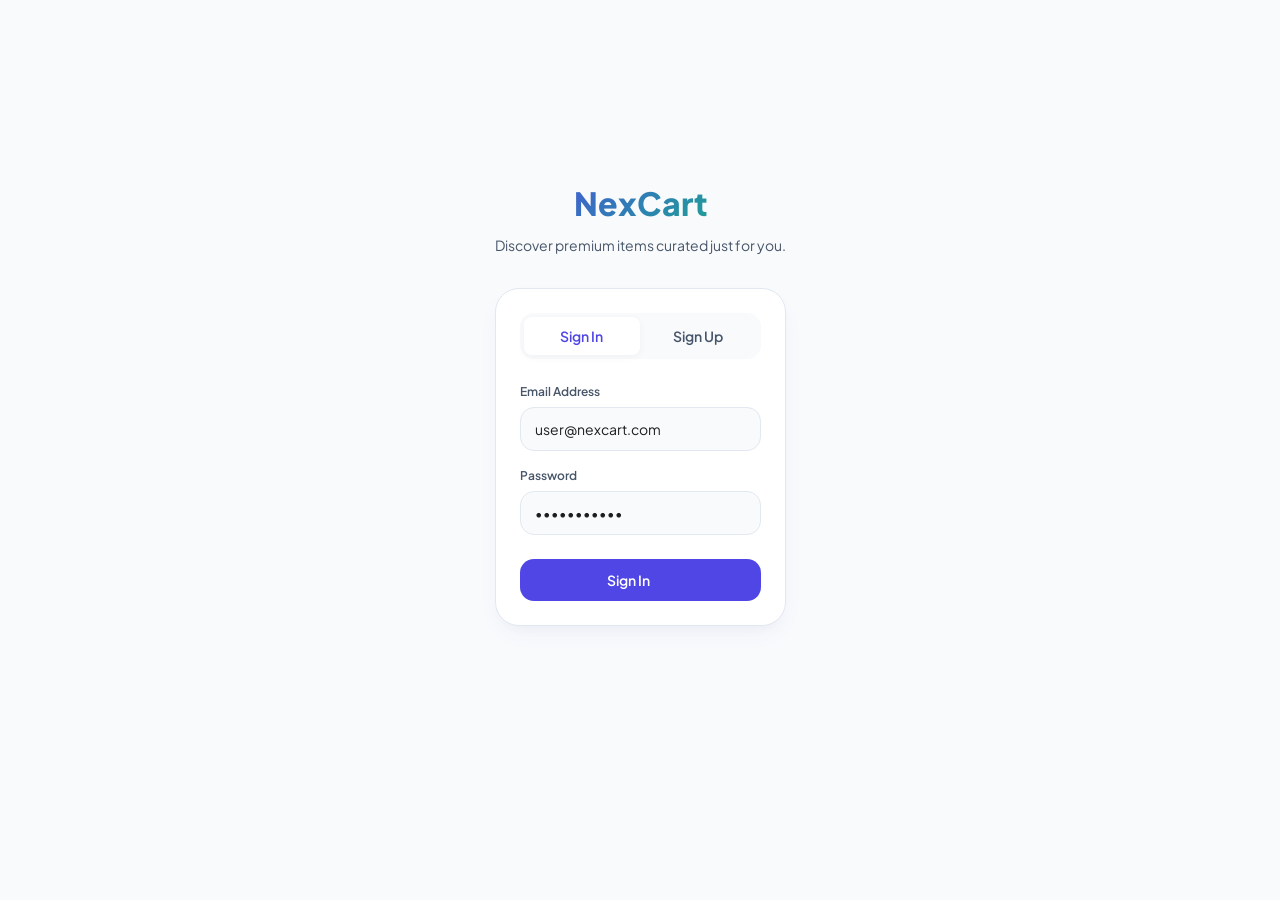
==== commit 8fd771d1: "update bugs" ====
--- a/index.html
+++ b/index.html
@@ -154,13 +154,18 @@
 
               <div style="display: grid; grid-template-columns: 1fr 1fr; gap: 12px;">
                 <div class="form-group">
-                  <label class="form-label">District</label>
-                  <input type="text" id="onboard-district" class="form-input" placeholder="New Delhi" required>
+                  <label class="form-label">State</label>
+                  <input type="text" id="onboard-state" class="form-input" placeholder="Kerala" required>
                 </div>
                 <div class="form-group">
                   <label class="form-label">City</label>
-                  <input type="text" id="onboard-city" class="form-input" placeholder="Delhi" required>
-                </div>
+                  <input type="text" id="onboard-city" class="form-input" placeholder="Trivandrum" required>
+                </div>
+              </div>
+
+              <div class="form-group">
+                <label class="form-label">Pincode</label>
+                <input type="text" id="onboard-pincode" class="form-input" placeholder="695001" required pattern="[0-9]{6}" title="Six digit pincode">
               </div>
 
               <div class="form-group">
@@ -856,15 +861,21 @@
 
             <div class="grid-2-col" style="display: grid; grid-template-columns: 1fr 1fr; gap: 12px;">
               <div class="form-group">
-                <label class="form-label" id="lbl-ep-district"
-                  style="font-size: 12px; font-weight: 700; color: var(--text-secondary); margin-bottom: 6px; display: block;">District</label>
-                <input type="text" id="edit-profile-district" class="form-input" required placeholder="District">
+                <label class="form-label" id="lbl-ep-state"
+                  style="font-size: 12px; font-weight: 700; color: var(--text-secondary); margin-bottom: 6px; display: block;">State</label>
+                <input type="text" id="edit-profile-state" class="form-input" required placeholder="State">
               </div>
               <div class="form-group">
                 <label class="form-label" id="lbl-ep-city"
                   style="font-size: 12px; font-weight: 700; color: var(--text-secondary); margin-bottom: 6px; display: block;">City</label>
                 <input type="text" id="edit-profile-city" class="form-input" required placeholder="City">
               </div>
+            </div>
+
+            <div class="form-group">
+              <label class="form-label" id="lbl-ep-pincode"
+                style="font-size: 12px; font-weight: 700; color: var(--text-secondary); margin-bottom: 6px; display: block;">Pincode</label>
+              <input type="text" id="edit-profile-pincode" class="form-input" required placeholder="Pincode" pattern="[0-9]{6}" title="Six digit pincode">
             </div>
 
             <div class="form-group">
--- a/styles.css
+++ b/styles.css
@@ -10,12 +10,13 @@
   --accent-light: #d1fae5;
   --danger: #ef4444;        /* Crimson Red */
   --warning: #f59e0b;       /* Amber */
+  --banner-text-color: #ffffff;
   --bg-primary: #ffffff;
   --bg-secondary: #f8fafc;
   --bg-tertiary: #f1f5f9;
-  --text-primary: #0f172a;
+  --text-primary: #1e1e1e;
   --text-secondary: #475569;
-  --text-light: #94a3b8;
+  --text-light: #28475b;
   --border-color: #e2e8f0;
   
   /* Glassmorphism */
@@ -634,11 +635,13 @@
   padding: 24px 30px;
   background-size: cover;
   background-position: center;
-  color: white;
+  color: var(--banner-text-color);
+  pointer-events: none;
 }
 
 .hero-slide.active {
   opacity: 1;
+  pointer-events: auto;
 }
 
 .hero-tag {
@@ -653,6 +656,7 @@
   margin-bottom: 8px;
   text-transform: uppercase;
   letter-spacing: 0.5px;
+  color: var(--banner-text-color);
 }
 
 .hero-title {
@@ -662,6 +666,7 @@
   margin-bottom: 6px;
   max-width: 70%;
   text-shadow: 0 2px 4px rgba(0, 0, 0, 0.2);
+  color: var(--banner-text-color);
 }
 
 .hero-desc {
@@ -671,6 +676,7 @@
   margin-bottom: 12px;
   max-width: 70%;
   text-shadow: 0 1px 2px rgba(0, 0, 0, 0.2);
+  color: var(--banner-text-color);
 }
 
 .carousel-indicators {
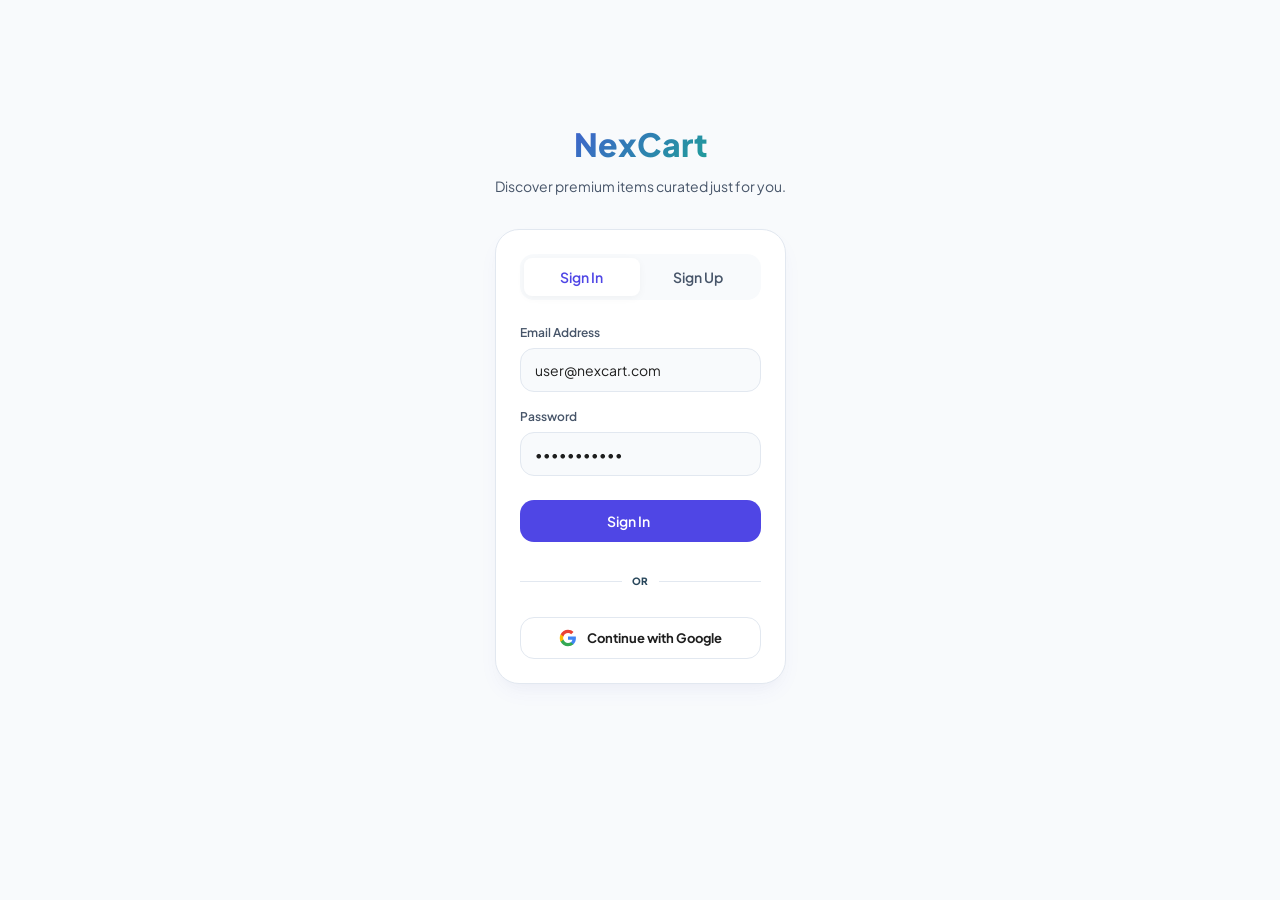
==== commit ded23d8a: "feat: add Google One-Click Login feature with branded Google button on Sign In and Sign Up screens" ====
--- a/index.html
+++ b/index.html
@@ -4,7 +4,9 @@
 <head>
   <meta charset="UTF-8">
   <meta name="viewport" content="width=device-width, initial-scale=1.0, viewport-fit=cover">
-  <title>NexCart - Premium E-commerce SPA</title>
+  <link rel="icon"
+    href="data:image/svg+xml,<svg xmlns='http://www.w3.org/2000/svg' viewBox='0 0 24 24' fill='none' stroke='%23ffffff' stroke-width='2' stroke-linecap='round' stroke-linejoin='round'><path d='M6 2L3 6v14a2 2 0 0 0 2 2h14a2 2 0 0 0 2-2V6l-3-4z'/><line x1='3' y1='6' x2='21' y2='6'/><path d='M16 10a4 4 0 0 1-8 0'/></svg>">
+  <title>NexCart - Premium E-commerce</title>
   <link rel="stylesheet" href="styles.css">
 </head>
 
@@ -33,12 +35,16 @@
             <i data-lucide="bell"></i>
             <span class="badge" id="notification-badge">3</span>
           </button>
+          <button class="icon-btn" id="header-theme-toggle" title="Toggle Dark/Light Mode">
+            <i data-lucide="moon"></i>
+          </button>
         </div>
       </div>
       <!-- Sticky Search Bar -->
-      <div class="search-container">
+      <div class="search-container" style="position: relative;">
         <i data-lucide="search" style="color: var(--text-light); width: 18px;"></i>
         <input type="text" id="search-input" class="search-input" placeholder="Search products, brands and more...">
+        <div id="search-suggestions-box" style="display: none; position: absolute; top: 100%; left: 0; right: 0; background: var(--bg-primary); border: 1.5px solid var(--border-color); border-radius: var(--radius-md); box-shadow: var(--shadow-lg); z-index: 1000; max-height: 250px; overflow-y: auto; margin-top: 6px;"></div>
       </div>
     </header>
 
@@ -81,6 +87,22 @@
                 <span>Sign In</span>
                 <i data-lucide="arrow-right" style="width: 16px;"></i>
               </button>
+
+              <div style="display: flex; align-items: center; margin: 16px 0 12px; gap: 10px;">
+                <div style="flex: 1; height: 1px; background: var(--border-color);"></div>
+                <span style="font-size: 10px; font-weight: 800; color: var(--text-light); text-transform: uppercase; letter-spacing: 0.5px;">OR</span>
+                <div style="flex: 1; height: 1px; background: var(--border-color);"></div>
+              </div>
+
+              <button type="button" class="btn btn-secondary btn-google-login" style="width: 100%; display: flex; align-items: center; justify-content: center; gap: 10px; background: var(--bg-primary); border: 1.5px solid var(--border-color); color: var(--text-primary); font-weight: 700; font-size: 13px; height: 42px; border-radius: var(--radius-md); cursor: pointer; transition: all 0.2s ease;">
+                <svg width="18" height="18" viewBox="0 0 24 24">
+                  <path fill="#4285F4" d="M22.56 12.25c0-.78-.07-1.53-.2-2.25H12v4.26h5.92c-.26 1.37-1.04 2.53-2.21 3.31v2.77h3.57c2.08-1.92 3.28-4.74 3.28-8.09z"/>
+                  <path fill="#34A853" d="M12 23c2.97 0 5.46-.98 7.28-2.66l-3.57-2.77c-.98.66-2.23 1.06-3.71 1.06-2.86 0-5.29-1.93-6.16-4.53H2.18v2.84C3.99 20.53 7.7 23 12 23z"/>
+                  <path fill="#FBBC05" d="M5.84 14.09c-.22-.66-.35-1.36-.35-2.09s.13-1.43.35-2.09V7.06H2.18C1.43 8.55 1 10.22 1 12s.43 3.45 1.18 4.94l2.85-2.22.81-.63z"/>
+                  <path fill="#EA4335" d="M12 5.38c1.62 0 3.06.56 4.21 1.64l3.15-3.15C17.45 2.09 14.97 1 12 1 7.7 1 3.99 3.47 2.18 7.06l3.66 2.84c.87-2.6 3.3-4.52 6.16-4.52z"/>
+                </svg>
+                <span>Continue with Google</span>
+              </button>
             </form>
 
             <!-- Register Form -->
@@ -113,6 +135,22 @@
                 <span>Create Account</span>
                 <i data-lucide="user-plus" style="width: 16px;"></i>
               </button>
+
+              <div style="display: flex; align-items: center; margin: 16px 0 12px; gap: 10px;">
+                <div style="flex: 1; height: 1px; background: var(--border-color);"></div>
+                <span style="font-size: 10px; font-weight: 800; color: var(--text-light); text-transform: uppercase; letter-spacing: 0.5px;">OR</span>
+                <div style="flex: 1; height: 1px; background: var(--border-color);"></div>
+              </div>
+
+              <button type="button" class="btn btn-secondary btn-google-login" style="width: 100%; display: flex; align-items: center; justify-content: center; gap: 10px; background: var(--bg-primary); border: 1.5px solid var(--border-color); color: var(--text-primary); font-weight: 700; font-size: 13px; height: 42px; border-radius: var(--radius-md); cursor: pointer; transition: all 0.2s ease;">
+                <svg width="18" height="18" viewBox="0 0 24 24">
+                  <path fill="#4285F4" d="M22.56 12.25c0-.78-.07-1.53-.2-2.25H12v4.26h5.92c-.26 1.37-1.04 2.53-2.21 3.31v2.77h3.57c2.08-1.92 3.28-4.74 3.28-8.09z"/>
+                  <path fill="#34A853" d="M12 23c2.97 0 5.46-.98 7.28-2.66l-3.57-2.77c-.98.66-2.23 1.06-3.71 1.06-2.86 0-5.29-1.93-6.16-4.53H2.18v2.84C3.99 20.53 7.7 23 12 23z"/>
+                  <path fill="#FBBC05" d="M5.84 14.09c-.22-.66-.35-1.36-.35-2.09s.13-1.43.35-2.09V7.06H2.18C1.43 8.55 1 10.22 1 12s.43 3.45 1.18 4.94l2.85-2.22.81-.63z"/>
+                  <path fill="#EA4335" d="M12 5.38c1.62 0 3.06.56 4.21 1.64l3.15-3.15C17.45 2.09 14.97 1 12 1 7.7 1 3.99 3.47 2.18 7.06l3.66 2.84c.87-2.6 3.3-4.52 6.16-4.52z"/>
+                </svg>
+                <span>Continue with Google</span>
+              </button>
             </form>
           </div>
         </div>
@@ -140,7 +178,7 @@
               </div>
               <div class="form-group">
                 <label class="form-label">Phone Number</label>
-                <input type="tel" id="onboard-phone" class="form-input" placeholder="+91 9876543210" required>
+                <input type="tel" id="onboard-phone" class="form-input" placeholder="+91 9090909090" required>
               </div>
               <div class="form-group">
                 <label class="form-label">Preferred Language</label>
@@ -165,7 +203,8 @@
 
               <div class="form-group">
                 <label class="form-label">Pincode</label>
-                <input type="text" id="onboard-pincode" class="form-input" placeholder="695001" required pattern="[0-9]{6}" title="Six digit pincode">
+                <input type="text" id="onboard-pincode" class="form-input" placeholder="695001" required
+                  pattern="[0-9]{6}" title="Six digit pincode">
               </div>
 
               <div class="form-group">
@@ -249,9 +288,69 @@
 
         <!-- Explore Catalog Section (Grid View) -->
         <div class="home-section">
-          <div class="section-header">
-            <h3 class="section-title">Explore NexCart</h3>
-          </div>
+          <div class="category-header-row" style="display: flex; flex-direction: column; gap: 12px; margin-bottom: 16px;">
+            <div style="display: flex; justify-content: space-between; align-items: center; width: 100%; flex-wrap: wrap; gap: 10px;">
+              <h3 class="section-title" style="margin: 0;">Explore NexCart</h3>
+              <!-- Sort Dropdown -->
+              <div style="display: flex; align-items: center; gap: 8px;">
+                <span style="font-size: 11px; font-weight: 700; color: var(--text-secondary); text-transform: uppercase; letter-spacing: 0.5px;">Sort By</span>
+                <select id="home-sort-select" class="form-input" style="height: 34px; padding: 0 10px; font-size: 12px; font-weight: 600; border-radius: var(--radius-sm); border: 1.5px solid var(--border-color); background-color: var(--bg-primary); width: auto; min-width: 130px; cursor: pointer;">
+                  <option value="default">Relevance</option>
+                  <option value="price-asc">Price: Low to High</option>
+                  <option value="price-desc">Price: High to Low</option>
+                  <option value="rating">Top Rated</option>
+                </select>
+              </div>
+            </div>
+
+            <!-- Filter Panel Toggle & Controls Row -->
+            <div style="display: flex; flex-direction: column; background: var(--bg-secondary); border: 1px solid var(--border-color); border-radius: var(--radius-md); padding: 12px; gap: 10px;">
+              <div style="display: flex; justify-content: space-between; align-items: center; cursor: pointer;" id="btn-home-toggle-filters">
+                <span style="font-size: 12px; font-weight: 800; color: var(--text-primary); display: flex; align-items: center; gap: 6px;">
+                  <i data-lucide="sliders-horizontal" style="width: 14px; height: 14px; color: var(--primary);"></i>
+                  <span>Filter Products</span>
+                </span>
+                <span style="font-size: 11px; font-weight: 700; color: var(--primary);" id="lbl-home-active-filters-count">All Products</span>
+              </div>
+              
+              <!-- Filter content, expandable -->
+              <div id="home-filters-content" style="display: flex; flex-wrap: wrap; gap: 16px; border-top: 1px solid var(--border-color); padding-top: 10px; margin-top: 2px;">
+                <!-- Price Range Filter -->
+                <div style="flex: 1; min-width: 150px; display: flex; flex-direction: column; gap: 6px;">
+                  <label style="font-size: 11px; font-weight: 700; color: var(--text-secondary);">Max Price: <span id="lbl-home-max-price-filter" style="color: var(--primary); font-weight: 800;">₹1,30,000</span></label>
+                  <input type="range" id="home-filter-price-slider" min="0" max="130000" step="500" value="130000" style="accent-color: var(--primary); cursor: pointer; height: 6px; border-radius: 3px; background: var(--border-color); outline: none;">
+                  <div style="display: flex; justify-content: space-between; font-size: 9px; font-weight: 700; color: var(--text-light);">
+                    <span>₹0</span>
+                    <span>₹1,30,000</span>
+                  </div>
+                </div>
+
+                <!-- Star Rating Filter -->
+                <div style="min-width: 130px; display: flex; flex-direction: column; gap: 6px;">
+                  <label style="font-size: 11px; font-weight: 700; color: var(--text-secondary);">Rating</label>
+                  <div style="display: flex; gap: 6px;">
+                    <button class="rating-filter-chip home-rating-filter-chip active" data-rating="0">
+                      All
+                    </button>
+                    <button class="rating-filter-chip home-rating-filter-chip" data-rating="4">
+                      4★ +
+                    </button>
+                    <button class="rating-filter-chip home-rating-filter-chip" data-rating="4.5">
+                      4.5★ +
+                    </button>
+                  </div>
+                </div>
+
+                <!-- Reset Filters Button -->
+                <div style="display: flex; align-items: flex-end;">
+                  <button class="btn btn-secondary btn-sm" id="btn-home-reset-filters" style="height: 32px; padding: 0 12px; font-size: 11px; font-weight: 700; border-radius: var(--radius-sm); border: 1px solid var(--border-color); width: auto;">
+                    Reset
+                  </button>
+                </div>
+              </div>
+            </div>
+          </div>
+
           <div class="product-grid" id="home-product-grid">
             <!-- Dynamic product cards in grid layout populated by app.js -->
           </div>
@@ -268,7 +367,69 @@
 
           <!-- Right Grid Main Area -->
           <section class="category-main-content">
-            <div class="category-header" id="category-content-title">Fashion</div>
+            <div class="category-header-row" style="display: flex; flex-direction: column; gap: 12px; margin-bottom: 16px;">
+              <div style="display: flex; justify-content: space-between; align-items: center; width: 100%; flex-wrap: wrap; gap: 10px;">
+                <div class="category-header" id="category-content-title" style="margin-bottom: 0;">Fashion</div>
+                <!-- Sort Dropdown -->
+                <div style="display: flex; align-items: center; gap: 8px;">
+                  <span style="font-size: 11px; font-weight: 700; color: var(--text-secondary); text-transform: uppercase; letter-spacing: 0.5px;">Sort By</span>
+                  <select id="category-sort-select" class="form-input" style="height: 34px; padding: 0 10px; font-size: 12px; font-weight: 600; border-radius: var(--radius-sm); border: 1.5px solid var(--border-color); background-color: var(--bg-primary); width: auto; min-width: 130px; cursor: pointer;">
+                    <option value="default">Relevance</option>
+                    <option value="price-asc">Price: Low to High</option>
+                    <option value="price-desc">Price: High to Low</option>
+                    <option value="rating">Top Rated</option>
+                  </select>
+                </div>
+              </div>
+
+              <!-- Filter Panel Toggle & Controls Row -->
+              <div style="display: flex; flex-direction: column; background: var(--bg-secondary); border: 1px solid var(--border-color); border-radius: var(--radius-md); padding: 12px; gap: 10px;">
+                <div style="display: flex; justify-content: space-between; align-items: center; cursor: pointer;" id="btn-toggle-filters">
+                  <span style="font-size: 12px; font-weight: 800; color: var(--text-primary); display: flex; align-items: center; gap: 6px;">
+                    <i data-lucide="sliders-horizontal" style="width: 14px; height: 14px; color: var(--primary);"></i>
+                    <span>Filter Products</span>
+                  </span>
+                  <span style="font-size: 11px; font-weight: 700; color: var(--primary);" id="lbl-active-filters-count">All Products</span>
+                </div>
+                
+                <!-- Filter content, expandable -->
+                <div id="category-filters-content" style="display: flex; flex-wrap: wrap; gap: 16px; border-top: 1px solid var(--border-color); padding-top: 10px; margin-top: 2px;">
+                  <!-- Price Range Filter -->
+                  <div style="flex: 1; min-width: 150px; display: flex; flex-direction: column; gap: 6px;">
+                    <label style="font-size: 11px; font-weight: 700; color: var(--text-secondary);">Max Price: <span id="lbl-max-price-filter" style="color: var(--primary); font-weight: 800;">₹1,30,000</span></label>
+                    <input type="range" id="filter-price-slider" min="0" max="130000" step="500" value="130000" style="accent-color: var(--primary); cursor: pointer; height: 6px; border-radius: 3px; background: var(--border-color); outline: none;">
+                    <div style="display: flex; justify-content: space-between; font-size: 9px; font-weight: 700; color: var(--text-light);">
+                      <span>₹0</span>
+                      <span>₹1,30,000</span>
+                    </div>
+                  </div>
+
+                  <!-- Star Rating Filter -->
+                  <div style="min-width: 130px; display: flex; flex-direction: column; gap: 6px;">
+                    <label style="font-size: 11px; font-weight: 700; color: var(--text-secondary);">Rating</label>
+                    <div style="display: flex; gap: 6px;">
+                      <button class="rating-filter-chip active" data-rating="0">
+                        All
+                      </button>
+                      <button class="rating-filter-chip" data-rating="4">
+                        4★ +
+                      </button>
+                      <button class="rating-filter-chip" data-rating="4.5">
+                        4.5★ +
+                      </button>
+                    </div>
+                  </div>
+
+                  <!-- Reset Filters Button -->
+                  <div style="display: flex; align-items: flex-end;">
+                    <button class="btn btn-secondary btn-sm" id="btn-reset-filters" style="height: 32px; padding: 0 12px; font-size: 11px; font-weight: 700; border-radius: var(--radius-sm); border: 1px solid var(--border-color); width: auto;">
+                      Reset
+                    </button>
+                  </div>
+                </div>
+              </div>
+            </div>
+
             <div class="product-grid" id="category-product-grid">
               <!-- Grid cards populated by app.js -->
             </div>
@@ -286,6 +447,9 @@
           </button>
           <div class="pdp-title-nav" id="pdp-nav-title" style="font-weight: 800; font-size: 16px;">Product Details</div>
           <div style="display: flex; gap: 8px;">
+            <button class="icon-btn" id="btn-pdp-share" title="Share Product">
+              <i data-lucide="share-2"></i>
+            </button>
             <button class="icon-btn" id="pdp-wishlist-btn" title="Add to Wishlist">
               <i data-lucide="heart"></i>
             </button>
@@ -439,6 +603,67 @@
 
           </div> <!-- Three column container end -->
 
+          <!-- Product Specifications Table -->
+          <div id="pdp-specs-section" style="border-top: 1px solid var(--border-color); padding: 24px 20px; background-color: var(--bg-primary);">
+            <h3 style="font-size: 15px; font-weight: 800; color: var(--text-primary); margin-bottom: 12px;">Technical Specifications</h3>
+            <div id="pdp-specs-table-container" style="display: grid; grid-template-columns: 1fr; gap: 8px;">
+              <!-- Dynamic spec rows -->
+            </div>
+          </div>
+
+          <!-- Product Reviews & Ratings (Write a Review Form) -->
+          <div style="border-top: 1px solid var(--border-color); padding: 24px 20px; background-color: var(--bg-primary); display: grid; grid-template-columns: 1fr; gap: 20px;">
+            <div style="display: flex; flex-direction: column; gap: 8px;">
+              <h3 style="font-size: 16px; font-weight: 800; color: var(--text-primary); margin: 0;">Customer Reviews</h3>
+              <div style="display: flex; align-items: center; gap: 8px;" id="pdp-reviews-summary-row">
+                <!-- Stars & value -->
+              </div>
+            </div>
+
+            <!-- Double Column layout: Left (List of reviews), Right (Write a Review Form) -->
+            <div style="display: grid; grid-template-columns: 1fr; gap: 24px;" id="pdp-reviews-split-layout">
+              <!-- Left Column: Reviews List -->
+              <div style="display: flex; flex-direction: column; gap: 14px;">
+                <div style="font-size: 13px; font-weight: 800; color: var(--text-secondary);">Top Reviews</div>
+                <div id="pdp-reviews-list" style="display: flex; flex-direction: column; gap: 14px;">
+                  <!-- Dynamic reviews go here -->
+                </div>
+              </div>
+              
+              <!-- Right Column: Write a Review Form -->
+              <div style="background-color: var(--bg-secondary); border: 1px solid var(--border-color); border-radius: var(--radius-md); padding: 20px; display: flex; flex-direction: column; gap: 14px;">
+                <h4 style="font-size: 14px; font-weight: 800; color: var(--text-primary); margin: 0;">Write a Customer Review</h4>
+                <form id="form-pdp-add-review" onsubmit="return false;" style="display: flex; flex-direction: column; gap: 12px;">
+                  <div class="form-group">
+                    <label class="form-label" style="font-size: 11px; font-weight: 700; color: var(--text-secondary); margin-bottom: 4px; display: block;">Your Name</label>
+                    <input type="text" id="pdp-review-name-input" class="form-input" style="height: 38px;" required placeholder="e.g. John Doe">
+                  </div>
+                  
+                  <div class="form-group">
+                    <label class="form-label" style="font-size: 11px; font-weight: 700; color: var(--text-secondary); margin-bottom: 4px; display: block;">Select Rating</label>
+                    <div style="display: flex; gap: 6px; font-size: 18px; color: var(--text-light); cursor: pointer;" id="pdp-review-rating-stars">
+                      <i class="review-star-select" data-rating="1" data-lucide="star" style="width: 20px; height: 20px;"></i>
+                      <i class="review-star-select" data-rating="2" data-lucide="star" style="width: 20px; height: 20px;"></i>
+                      <i class="review-star-select" data-rating="3" data-lucide="star" style="width: 20px; height: 20px;"></i>
+                      <i class="review-star-select" data-rating="4" data-lucide="star" style="width: 20px; height: 20px;"></i>
+                      <i class="review-star-select" data-rating="5" data-lucide="star" style="width: 20px; height: 20px;"></i>
+                    </div>
+                  </div>
+
+                  <div class="form-group">
+                    <label class="form-label" style="font-size: 11px; font-weight: 700; color: var(--text-secondary); margin-bottom: 4px; display: block;">Your Review</label>
+                    <textarea id="pdp-review-text-input" class="form-input" style="min-height: 80px; padding: 10px;" required placeholder="What did you like or dislike about this product?"></textarea>
+                  </div>
+
+                  <button type="submit" class="btn btn-primary btn-sm" style="margin-top: 6px; width: 100%;">
+                    <span>Submit Review</span>
+                    <i data-lucide="send" style="width: 14px;"></i>
+                  </button>
+                </form>
+              </div>
+            </div>
+          </div>
+
           <!-- Browsing History Carousel (Full-width section at bottom) -->
           <div class="browsing-history-section"
             style="border-top: 1px solid var(--border-color); padding: 24px 20px; margin-top: 24px; background-color: var(--bg-primary);">
@@ -732,6 +957,14 @@
               <span class="list-menu-val" id="account-language-val">English</span>
               <i data-lucide="chevron-right" style="width: 16px; color: var(--text-light);"></i>
             </div>
+          </div>
+
+          <div class="list-menu-item" id="btn-acc-admin" style="background-color: var(--primary-light); color: var(--primary); border: 1.5px solid var(--primary-light);">
+            <div class="list-menu-left">
+              <i data-lucide="shield-check" style="width: 18px; color: var(--primary);"></i>
+              <span style="font-weight: 700;">Admin Relational Panel</span>
+            </div>
+            <i data-lucide="chevron-right" style="width: 16px; color: var(--primary);"></i>
           </div>
 
           <div class="list-menu-item" id="btn-acc-logout">
@@ -875,7 +1108,8 @@
             <div class="form-group">
               <label class="form-label" id="lbl-ep-pincode"
                 style="font-size: 12px; font-weight: 700; color: var(--text-secondary); margin-bottom: 6px; display: block;">Pincode</label>
-              <input type="text" id="edit-profile-pincode" class="form-input" required placeholder="Pincode" pattern="[0-9]{6}" title="Six digit pincode">
+              <input type="text" id="edit-profile-pincode" class="form-input" required placeholder="Pincode"
+                pattern="[0-9]{6}" title="Six digit pincode">
             </div>
 
             <div class="form-group">
@@ -892,6 +1126,53 @@
             </button>
           </form>
         </div>
+      </div>
+
+      <!-- 14. HELPDESK SUPPORT CHAT SCREEN -->
+      <div id="screen-helpdesk" class="screen-view" style="display: none; flex-direction: column; overflow: hidden; height: 100%;">
+        <div class="view-header" style="border-bottom: 1px solid var(--border-color); background-color: var(--bg-primary); padding: 16px 20px; display: flex; align-items: center; gap: 12px; flex-shrink: 0;">
+          <button class="icon-btn pdp-back-btn" id="btn-helpdesk-back" title="Go back">
+            <i data-lucide="arrow-left"></i>
+          </button>
+          <div style="display: flex; align-items: center; gap: 10px;">
+            <div style="width: 36px; height: 36px; border-radius: 50%; background-color: var(--primary-light); color: var(--primary); display: flex; align-items: center; justify-content: center; font-weight: 800; font-size: 14px;">NC</div>
+            <div style="display: flex; flex-direction: column;">
+              <span style="font-size: 13px; font-weight: 800; color: var(--text-primary);">NexCart Assistant</span>
+              <span style="font-size: 10px; color: var(--accent-hover); font-weight: 700; display: flex; align-items: center; gap: 4px;">
+                <span style="width: 6px; height: 6px; border-radius: 50%; background-color: var(--accent); display: inline-block;"></span>
+                <span>Online & Ready</span>
+              </span>
+            </div>
+          </div>
+        </div>
+
+        <!-- Chat Area -->
+        <div id="helpdesk-chat-body" style="flex: 1; overflow-y: auto; padding: 20px; display: flex; flex-direction: column; gap: 16px; background-color: var(--bg-secondary);">
+          <div class="chat-bubble bot" style="align-self: flex-start; background-color: var(--bg-primary); border: 1.5px solid var(--border-color); border-radius: 16px 16px 16px 4px; padding: 12px 16px; max-width: 80%; font-size: 12px; font-weight: 500; color: var(--text-primary); line-height: 1.5; box-shadow: var(--shadow-sm);">
+            Hello! I am your virtual shopping assistant. How can I help you today?
+          </div>
+        </div>
+
+        <!-- Suggestion quick replies tags -->
+        <div style="padding: 10px 16px; display: flex; gap: 8px; overflow-x: auto; background-color: var(--bg-primary); border-top: 1px solid var(--border-color); flex-shrink: 0; scrollbar-width: none;">
+          <button class="quick-reply-tag" data-msg="Where is my order?" style="white-space: nowrap; padding: 6px 12px; border-radius: var(--radius-full); border: 1px solid var(--border-color); background: var(--bg-secondary); font-size: 11px; font-weight: 700; color: var(--text-secondary); cursor: pointer; transition: all 0.2s;">
+            Where is my order?
+          </button>
+          <button class="quick-reply-tag" data-msg="How to apply promo code?" style="white-space: nowrap; padding: 6px 12px; border-radius: var(--radius-full); border: 1px solid var(--border-color); background: var(--bg-secondary); font-size: 11px; font-weight: 700; color: var(--text-secondary); cursor: pointer; transition: all 0.2s;">
+            How to apply promo code?
+          </button>
+          <button class="quick-reply-tag" data-msg="Track my shipment" style="white-space: nowrap; padding: 6px 12px; border-radius: var(--radius-full); border: 1px solid var(--border-color); background: var(--bg-secondary); font-size: 11px; font-weight: 700; color: var(--text-secondary); cursor: pointer; transition: all 0.2s;">
+            Track my shipment
+          </button>
+        </div>
+
+        <!-- Footer Input Bar -->
+        <form id="form-helpdesk-chat" style="padding: 12px 16px; border-top: 1px solid var(--border-color); background-color: var(--bg-primary); display: flex; gap: 10px; align-items: center; flex-shrink: 0; margin-bottom: 0;">
+          <input type="text" id="helpdesk-chat-input" class="form-input" style="height: 42px; border-radius: var(--radius-full); font-size: 12px; font-weight: 500;" required placeholder="Type your message here...">
+          <button type="submit" class="btn btn-primary" style="width: 42px; height: 42px; border-radius: 50%; display: flex; align-items: center; justify-content: center; padding: 0;">
+            <i data-lucide="send" style="width: 16px; height: 16px;"></i>
+          </button>
+        </form>
       </div>
 
     </main>
@@ -1011,6 +1292,29 @@
             <i data-lucide="x" style="width: 18px; height: 18px;"></i>
           </button>
         </div>
+        
+        <!-- Coupons picker list -->
+        <div style="display: flex; flex-direction: column; gap: 8px;">
+          <span style="font-size: 11px; font-weight: 700; color: var(--text-secondary);">Available Coupons (Click to select)</span>
+          <div style="display: flex; flex-direction: column; gap: 8px;">
+            <div class="coupon-item" data-code="UDHAYA" style="border: 1.5px dashed var(--accent); background: var(--accent-light); border-radius: var(--radius-sm); padding: 8px 12px; cursor: pointer; display: flex; justify-content: space-between; align-items: center; transition: all 0.2s;">
+              <div style="display: flex; flex-direction: column; gap: 2px;">
+                <span style="font-size: 12px; font-weight: 800; color: var(--accent-hover);">UDHAYA</span>
+                <span style="font-size: 10px; color: var(--text-secondary);">Get Flat ₹2,000 off!</span>
+              </div>
+              <span style="font-size: 10px; font-weight: 700; color: var(--accent);">TAP</span>
+            </div>
+            
+            <div class="coupon-item" data-code="FESTIVE20" style="border: 1.5px dashed var(--primary); background: var(--primary-light); border-radius: var(--radius-sm); padding: 8px 12px; cursor: pointer; display: flex; justify-content: space-between; align-items: center; transition: all 0.2s;">
+              <div style="display: flex; flex-direction: column; gap: 2px;">
+                <span style="font-size: 12px; font-weight: 800; color: var(--primary-hover);">FESTIVE20</span>
+                <span style="font-size: 10px; color: var(--text-secondary);">20% discount on cart!</span>
+              </div>
+              <span style="font-size: 10px; font-weight: 700; color: var(--primary);">TAP</span>
+            </div>
+          </div>
+        </div>
+
         <div style="display: flex; flex-direction: column; gap: 8px;">
           <label style="font-size: 11px; font-weight: 700; color: var(--text-secondary);">Enter Promo Code</label>
           <input type="text" id="promo-code-input" class="form-input" style="height: 42px;"
@@ -1019,6 +1323,7 @@
             style="color: var(--danger); font-size: 12px; font-weight: 700; display: none; margin-top: 4px;">Promo not
             found</div>
         </div>
+        
         <button class="btn btn-primary" id="btn-promo-apply-submit" style="width: 100%;">
           <span>Apply Code</span>
           <i data-lucide="check" style="width: 18px;"></i>
@@ -1044,10 +1349,268 @@
       </div>
     </div>
 
+    <!-- 13. ADMIN DASHBOARD SCREEN -->
+    <div id="screen-admin" class="screen-view" style="display: none; padding-bottom: 0;">
+      <!-- Header -->
+      <div class="pdp-navbar" style="flex-shrink: 0; display: flex; justify-content: space-between; align-items: center; padding: 16px 20px; border-bottom: 1px solid var(--border-color); background-color: var(--bg-primary); z-index: 10;">
+        <button class="icon-btn pdp-back-btn" id="btn-admin-back" title="Go back">
+          <i data-lucide="arrow-left"></i>
+        </button>
+        <div style="display: flex; align-items: center; gap: 10px;">
+          <div style="font-weight: 800; font-size: 16px;">Admin Relational Panel</div>
+          <div class="firebase-status-badge" style="font-size: 10px; font-weight: 700; padding: 3px 8px; border-radius: var(--radius-full); display: flex; align-items: center; gap: 4px;"></div>
+        </div>
+        <div style="width: 36px;"></div> <!-- Spacer -->
+      </div>
+
+      <div class="admin-grid-layout" style="overflow-y: auto; height: calc(100vh - 70px); padding-bottom: 40px;">
+        <!-- 1. KPIs Aggregations Grid -->
+        <div class="admin-kpis-wrapper" style="display: grid; grid-template-columns: 1fr 1fr; gap: 16px;">
+          <div class="admin-card" style="background: var(--bg-secondary); border-radius: var(--radius-md); padding: 16px; display: flex; flex-direction: column; gap: 4px; border: 1.5px solid var(--border-color);">
+            <span style="font-size: 10px; font-weight: 800; color: var(--text-light); text-transform: uppercase; letter-spacing: 0.5px;">Total Revenue (SUM)</span>
+            <strong style="font-size: 22px; color: var(--primary);" id="admin-kpi-revenue">₹0</strong>
+          </div>
+          <div class="admin-card" style="background: var(--bg-secondary); border-radius: var(--radius-md); padding: 16px; display: flex; flex-direction: column; gap: 4px; border: 1.5px solid var(--border-color);">
+            <span style="font-size: 10px; font-weight: 800; color: var(--text-light); text-transform: uppercase; letter-spacing: 0.5px;">Total Orders (COUNT)</span>
+            <strong style="font-size: 22px; color: var(--accent-hover);" id="admin-kpi-orders">0</strong>
+          </div>
+        </div>
+
+        <!-- ── Analytics & Graphs Section ── -->
+        <div class="admin-card admin-kpis-wrapper" style="display: flex; flex-direction: column; gap: 12px; height: 350px;">
+          <span style="font-size: 11px; font-weight: 800; color: var(--text-secondary); text-transform: uppercase; border-bottom: 1px solid var(--border-color); padding-bottom: 6px; display: block;">Category Reviews Distribution</span>
+          <div style="flex: 1; position: relative; height: calc(100% - 24px); display: flex; align-items: center; justify-content: center;">
+            <canvas id="chart-admin-category-reviews" style="max-height: 270px; max-width: 270px;"></canvas>
+          </div>
+        </div>
+
+        <div class="admin-card admin-kpis-wrapper" style="display: flex; flex-direction: column; gap: 12px; height: 350px;">
+          <span style="font-size: 11px; font-weight: 800; color: var(--text-secondary); text-transform: uppercase; border-bottom: 1px solid var(--border-color); padding-bottom: 6px; display: block;">Sales Trend & Percentage Contribution</span>
+          <div style="flex: 1; position: relative; height: calc(100% - 24px); display: flex; align-items: center; justify-content: center;">
+            <canvas id="chart-admin-sales-trend" style="max-height: 270px; width: 100%;"></canvas>
+          </div>
+        </div>
+
+        <div class="admin-card admin-full-width">
+          <h3 style="font-size: 13px; font-weight: 800; color: var(--text-primary); margin: 0; border-bottom: 1.5px solid var(--border-color); padding-bottom: 8px;">Monthly & Yearly Sales Relational Breakdown</h3>
+          <div class="admin-table-wrapper" style="max-height: 250px;">
+            <table class="admin-table">
+              <thead>
+                <tr>
+                  <th>Period (Year/Month)</th>
+                  <th style="text-align: center;">Orders Count</th>
+                  <th style="text-align: right;">Total Sales</th>
+                  <th style="text-align: right;">Yearly Contribution (%)</th>
+                </tr>
+              </thead>
+              <tbody id="admin-sales-breakdown-body">
+                <!-- populated dynamically -->
+              </tbody>
+            </table>
+          </div>
+        </div>
+
+        <!-- Top category revenues -->
+        <div class="admin-card admin-cat-revenue">
+          <span style="font-size: 11px; font-weight: 800; color: var(--text-secondary); text-transform: uppercase; border-bottom: 1px solid var(--border-color); padding-bottom: 6px; display: block;">Category Revenue (GROUP BY)</span>
+          <div id="admin-category-breakdown" style="display: flex; flex-direction: column; gap: 8px; font-size: 11px;">
+            <!-- category rows -->
+          </div>
+        </div>
+
+        <!-- Top 5 best selling products -->
+        <div class="admin-card admin-best-sellers">
+          <span style="font-size: 11px; font-weight: 800; color: var(--text-secondary); text-transform: uppercase; border-bottom: 1px solid var(--border-color); padding-bottom: 6px; display: block;">Top 5 Best Sellers</span>
+          <div id="admin-best-sellers" style="display: flex; flex-direction: column; gap: 8px; font-size: 11px;">
+            <!-- best sellers -->
+          </div>
+        </div>
+
+        <!-- 2. Product Management Grid (CRUD) -->
+        <div class="admin-card admin-products-wrapper">
+          <div style="display: flex; justify-content: space-between; align-items: center; border-bottom: 1.5px solid var(--border-color); padding-bottom: 8px;">
+            <h3 style="font-size: 13px; font-weight: 800; color: var(--text-primary); margin: 0;">Product Inventory Table (CRUD)</h3>
+            <button class="btn btn-primary btn-sm" id="btn-admin-add-product" style="width: auto; height: 28px; font-size: 11px; padding: 0 12px; font-weight: 700; border-radius: var(--radius-sm);">
+              + Add Product
+            </button>
+          </div>
+          <div class="admin-table-wrapper" style="max-height: 300px;">
+            <table class="admin-table">
+              <thead>
+                <tr>
+                  <th>ID</th>
+                  <th>Name</th>
+                  <th>Category</th>
+                  <th style="text-align: right;">Price</th>
+                  <th style="text-align: center;">Stock</th>
+                  <th style="text-align: center;">Actions</th>
+                </tr>
+              </thead>
+              <tbody id="admin-products-table-body">
+                <!-- populated dynamically -->
+              </tbody>
+            </table>
+          </div>
+        </div>
+
+        <!-- 3. Category Management Grid (CRUD) -->
+        <div class="admin-card admin-categories-wrapper">
+          <div style="display: flex; justify-content: space-between; align-items: center; border-bottom: 1.5px solid var(--border-color); padding-bottom: 8px;">
+            <h3 style="font-size: 13px; font-weight: 800; color: var(--text-primary); margin: 0;">Categories Table (CRUD)</h3>
+            <button class="btn btn-primary btn-sm" id="btn-admin-add-category" style="width: auto; height: 28px; font-size: 11px; padding: 0 12px; font-weight: 700; border-radius: var(--radius-sm);">
+              + Add Category
+            </button>
+          </div>
+          <div class="admin-table-wrapper" style="max-height: 250px;">
+            <table class="admin-table">
+              <thead>
+                <tr>
+                  <th>ID / Code</th>
+                  <th>Name</th>
+                  <th>Icon</th>
+                  <th style="text-align: center;">Actions</th>
+                </tr>
+              </thead>
+              <tbody id="admin-categories-table-body">
+                <!-- populated dynamically -->
+              </tbody>
+            </table>
+          </div>
+        </div>
+
+        <!-- 4. Global Orders status editor -->
+        <div class="admin-card admin-orders-wrapper" style="margin-bottom: 24px;">
+          <h3 style="font-size: 13px; font-weight: 800; color: var(--text-primary); margin: 0; border-bottom: 1.5px solid var(--border-color); padding-bottom: 8px;">All Client Orders (Orders Status Manager)</h3>
+          <div class="admin-table-wrapper" style="max-height: 300px;">
+            <table class="admin-table">
+              <thead>
+                <tr>
+                  <th>Order ID</th>
+                  <th>Customer</th>
+                  <th>Date</th>
+                  <th style="text-align: right;">Total Amount</th>
+                  <th style="text-align: center;">Status</th>
+                  <th style="text-align: center;">Actions</th>
+                </tr>
+              </thead>
+              <tbody id="admin-orders-table-body">
+                <!-- populated dynamically -->
+              </tbody>
+            </table>
+          </div>
+        </div>
+
+      </div>
+    </div>
+
+    <!-- 14. ADMIN PRODUCT FORM SCREEN -->
+    <div id="screen-admin-product-form" class="screen-view" style="display: none; padding-bottom: 0;">
+      <!-- Header -->
+      <div class="pdp-navbar" style="flex-shrink: 0; display: flex; justify-content: space-between; align-items: center; padding: 16px 20px; border-bottom: 1px solid var(--border-color); background-color: var(--bg-primary);">
+        <button class="icon-btn pdp-back-btn" id="btn-admin-prod-back" title="Go back">
+          <i data-lucide="arrow-left"></i>
+        </button>
+        <div style="font-weight: 800; font-size: 16px;" id="admin-prod-screen-title">Add New Product</div>
+        <div style="width: 36px;"></div>
+      </div>
+
+      <div style="padding: 24px; max-width: 600px; margin: 0 auto; overflow-y: auto; height: calc(100vh - 70px); box-sizing: border-box; display: flex; flex-direction: column; gap: 16px;">
+        <form id="form-admin-product" onsubmit="return false;" style="display: flex; flex-direction: column; gap: 14px; background: var(--bg-primary); padding: 24px; border-radius: var(--radius-md); border: 1.5px solid var(--border-color); box-shadow: var(--shadow-sm);">
+          <input type="hidden" id="admin-prod-id">
+          <div class="form-group">
+            <label class="form-label" style="font-size: 11px; font-weight: 800;">Product ID (Unique Key - Auto-generated)</label>
+            <input type="text" id="admin-prod-key" class="form-input" style="height: 38px; background-color: var(--bg-secondary); cursor: not-allowed;" readonly required placeholder="Auto-generating unique ID...">
+          </div>
+          <div class="form-group">
+            <label class="form-label" style="font-size: 11px; font-weight: 800;">Product Name</label>
+            <input type="text" id="admin-prod-name" class="form-input" style="height: 38px;" required>
+          </div>
+          <div class="form-group">
+            <label class="form-label" style="font-size: 11px; font-weight: 800;">Category ID (FK)</label>
+            <select id="admin-prod-category" class="form-input" style="height: 38px; padding: 0 10px; background-image: none;"></select>
+          </div>
+          <div style="display: grid; grid-template-columns: 1fr 1fr; gap: 16px;">
+            <div class="form-group">
+              <label class="form-label" style="font-size: 11px; font-weight: 800;">Price (₹)</label>
+              <input type="number" id="admin-prod-price" class="form-input" style="height: 38px;" min="0" required>
+            </div>
+            <div class="form-group">
+              <label class="form-label" style="font-size: 11px; font-weight: 800;">MRP (₹)</label>
+              <input type="number" id="admin-prod-mrp" class="form-input" style="height: 38px;" min="0" required>
+            </div>
+          </div>
+          <div class="form-group">
+            <label class="form-label" style="font-size: 11px; font-weight: 800;">Stock Quantity</label>
+            <input type="number" id="admin-prod-stock" class="form-input" style="height: 38px;" min="0" value="50" required>
+          </div>
+          <div class="form-group">
+            <label class="form-label" style="font-size: 11px; font-weight: 800;">Image URL</label>
+            <input type="text" id="admin-prod-image" class="form-input" style="height: 38px;" required placeholder="https://images.unsplash.com/...">
+          </div>
+          <div class="form-group">
+            <label class="form-label" style="font-size: 11px; font-weight: 800;">Description</label>
+            <textarea id="admin-prod-desc" class="form-input" style="height: 80px; padding: 8px; resize: none;" required></textarea>
+          </div>
+          <div style="display: flex; gap: 12px; margin-top: 8px;">
+            <button type="button" class="btn btn-secondary" id="btn-admin-prod-cancel" style="height: 40px; width: 100%;">Cancel</button>
+            <button type="submit" class="btn btn-primary" style="height: 40px; width: 100%;">Save Product</button>
+          </div>
+        </form>
+      </div>
+    </div>
+
+    <!-- 15. ADMIN CATEGORY FORM SCREEN -->
+    <div id="screen-admin-category-form" class="screen-view" style="display: none; padding-bottom: 0;">
+      <!-- Header -->
+      <div class="pdp-navbar" style="flex-shrink: 0; display: flex; justify-content: space-between; align-items: center; padding: 16px 20px; border-bottom: 1px solid var(--border-color); background-color: var(--bg-primary);">
+        <button class="icon-btn pdp-back-btn" id="btn-admin-cat-back" title="Go back">
+          <i data-lucide="arrow-left"></i>
+        </button>
+        <div style="font-weight: 800; font-size: 16px;" id="admin-cat-screen-title">Add New Category</div>
+        <div style="width: 36px;"></div>
+      </div>
+
+      <div style="padding: 24px; max-width: 500px; margin: 0 auto; overflow-y: auto; height: calc(100vh - 70px); box-sizing: border-box; display: flex; flex-direction: column; gap: 16px;">
+        <form id="form-admin-category" onsubmit="return false;" style="display: flex; flex-direction: column; gap: 14px; background: var(--bg-primary); padding: 24px; border-radius: var(--radius-md); border: 1.5px solid var(--border-color); box-shadow: var(--shadow-sm);">
+          <div class="form-group">
+            <label class="form-label" style="font-size: 11px; font-weight: 800;">Category ID (Unique Name)</label>
+            <input type="text" id="admin-cat-id" class="form-input" style="height: 38px;" required placeholder="e.g. Groceries">
+          </div>
+          <div class="form-group">
+            <label class="form-label" style="font-size: 11px; font-weight: 800;">Category Label</label>
+            <input type="text" id="admin-cat-name" class="form-input" style="height: 38px;" required placeholder="e.g. Groceries">
+          </div>
+          <div class="form-group">
+            <label class="form-label" style="font-size: 11px; font-weight: 800;">Icon Name (Lucide icon)</label>
+            <div style="display: flex; gap: 8px; width: 100%;">
+              <input type="text" id="admin-cat-icon" class="form-input" style="height: 38px; flex: 1; min-width: 0;" placeholder="shirt, smartphone, home..." required>
+              <a href="https://lucide.dev/icons/" target="_blank" rel="noopener noreferrer" class="btn btn-secondary" style="height: 38px; padding: 0 12px; display: inline-flex; align-items: center; justify-content: center; gap: 4px; font-size: 11px; white-space: nowrap; width: auto; font-weight: 800; border: 1.5px solid var(--border-color); border-radius: var(--radius-md); box-sizing: border-box;">
+                <i data-lucide="external-link" style="width: 12px; height: 12px;"></i> Browse Icons
+              </a>
+            </div>
+          </div>
+          <div style="display: flex; gap: 12px; margin-top: 8px;">
+            <button type="button" class="btn btn-secondary" id="btn-admin-cat-cancel" style="height: 40px; width: 100%;">Cancel</button>
+            <button type="submit" class="btn btn-primary" style="height: 40px; width: 100%;">Save Category</button>
+          </div>
+        </form>
+      </div>
+    </div>
+
   </div>
 
   <!-- Lucide Icons Library -->
   <script src="https://unpkg.com/lucide@latest"></script>
+  <!-- Chart.js Library for Relational Analytics -->
+  <script src="https://cdn.jsdelivr.net/npm/chart.js"></script>
+  <!-- jsPDF Library for Dynamic PDF Invoice Exports -->
+  <script src="https://cdnjs.cloudflare.com/ajax/libs/jspdf/2.5.1/jspdf.umd.min.js"></script>
+
+  <!-- ── Firebase Cloud Backend SDK ── -->
+  <script src="https://www.gstatic.com/firebasejs/10.8.0/firebase-app-compat.js"></script>
+  <script src="https://www.gstatic.com/firebasejs/10.8.0/firebase-firestore-compat.js"></script>
+  <script src="https://www.gstatic.com/firebasejs/10.8.0/firebase-auth-compat.js"></script>
+  <script src="data/firebase-config.js"></script>
 
   <!-- ── Data Layer (load before app.js) ── -->
   <!-- Product category files -->
@@ -1062,6 +1625,8 @@
   <script src="data/config.js"></script>
   <!-- User accounts, Store state, auth helpers -->
   <script src="data/users.js"></script>
+  <!-- Relational database engine simulation queries and seeds -->
+  <script src="data/model.js"></script>
 
   <!-- ── Core Application Logic ── -->
   <script src="app.js"></script>
--- a/styles.css
+++ b/styles.css
@@ -12,7 +12,7 @@
   --warning: #f59e0b;       /* Amber */
   --banner-text-color: #ffffff;
   --bg-primary: #ffffff;
-  --bg-secondary: #f8fafc;
+  --bg-secondary: #f8fafc;/*changed*/
   --bg-tertiary: #f1f5f9;
   --text-primary: #1e1e1e;
   --text-secondary: #475569;
@@ -90,6 +90,7 @@
 #app-container {
   width: 100%;
   height: 100vh;
+  height: 100dvh;
   margin: 0;
   background-color: var(--bg-primary);
   position: relative;
@@ -250,11 +251,11 @@
 
 /* Sticky Navigation Bar */
 .sticky-navbar {
-  position: absolute;
+  position: fixed;
   bottom: 0;
   left: 0;
   width: 100%;
-  z-index: 100;
+  z-index: 999;
   background: var(--glass-bg);
   backdrop-filter: blur(var(--glass-blur));
   -webkit-backdrop-filter: blur(var(--glass-blur));
@@ -1808,6 +1809,11 @@
   color: var(--primary);
 }
 
+.order-status-chip.shipped {
+  background-color: rgba(59, 130, 246, 0.1);
+  color: #2563eb;
+}
+
 .order-product-row {
   display: flex;
   gap: 12px;
@@ -2298,3 +2304,206 @@
     z-index: 10;
   }
 }
+
+/* Categories Filter System */
+.rating-filter-chip {
+  padding: 6px 12px;
+  border-radius: var(--radius-full);
+  border: 1.5px solid var(--border-color);
+  background: var(--bg-primary);
+  font-size: 11px;
+  font-weight: 700;
+  color: var(--text-secondary);
+  cursor: pointer;
+  display: inline-flex;
+  align-items: center;
+  gap: 4px;
+  transition: var(--transition-fast);
+}
+
+.rating-filter-chip:hover {
+  border-color: var(--text-light);
+}
+
+.rating-filter-chip.active {
+  background: var(--primary-light);
+  border-color: var(--primary);
+  color: var(--primary);
+}
+
+/* Search Suggestions Item */
+.suggestion-item:hover {
+  background-color: var(--bg-tertiary) !important;
+}
+
+/* Dark Theme Variables Override */
+body.dark-theme {
+  --bg-primary: #0a0a10;       /* Rich Obsidian Black */
+  --bg-secondary: #121222;     /* Deep Midnight Navy */
+  --bg-tertiary: #1e1e32;      /* Slate Blue/Gray */
+  --text-primary: #ffffff;     /* Bright White */
+  --text-secondary: #cbd5e1;   /* Muted Slate Gray */
+  --text-light: #8a99ad;       /* Neutral Cool Gray */
+  --border-color: #23233c;     /* Sleek Cyber Border */
+  
+  --primary: #6366f1;          /* Neon Indigo accent */
+  --primary-hover: #4f46e5;
+  --primary-light: rgba(99, 102, 241, 0.15);
+  
+  --accent: #10b981;          /* Bright Emerald accent */
+  --accent-hover: #059669;
+  --accent-light: rgba(16, 185, 129, 0.15);
+  
+  --glass-bg: rgba(10, 10, 16, 0.85);
+  --glass-border: rgba(35, 35, 60, 0.8);
+}
+
+/* ── Responsive Admin Relational Dashboard Layouts ── */
+.admin-grid-layout {
+  display: grid;
+  grid-template-columns: 1fr;
+  gap: 20px;
+  max-width: 100%;
+  margin: 0 auto;
+  padding: 16px;
+  box-sizing: border-box;
+}
+
+@media (min-width: 768px) {
+  .admin-grid-layout {
+    grid-template-columns: repeat(2, 1fr);
+    padding: 20px;
+  }
+  .admin-kpis-wrapper {
+    grid-column: span 2;
+  }
+  .admin-cat-revenue {
+    grid-column: span 1;
+  }
+  .admin-best-sellers {
+    grid-column: span 1;
+  }
+  .admin-products-wrapper {
+    grid-column: span 2;
+  }
+  .admin-categories-wrapper {
+    grid-column: span 2;
+  }
+  .admin-orders-wrapper {
+    grid-column: span 2;
+  }
+}
+
+@media (min-width: 1200px) {
+  .admin-grid-layout {
+    grid-template-columns: repeat(4, 1fr);
+    padding: 24px 32px;
+    gap: 24px;
+  }
+  .admin-kpis-wrapper {
+    grid-column: span 2;
+  }
+  .admin-cat-revenue {
+    grid-column: span 1;
+  }
+  .admin-best-sellers {
+    grid-column: span 1;
+  }
+  .admin-products-wrapper {
+    grid-column: span 3;
+  }
+  .admin-categories-wrapper {
+    grid-column: span 1;
+  }
+  .admin-orders-wrapper {
+    grid-column: span 4;
+  }
+  .admin-table-wrapper {
+    max-height: 450px !important;
+  }
+}
+
+.admin-card {
+  background: var(--bg-primary);
+  border: 1.5px solid var(--border-color);
+  border-radius: var(--radius-md);
+  padding: 20px;
+  box-shadow: var(--shadow-sm);
+  display: flex;
+  flex-direction: column;
+  gap: 12px;
+  transition: var(--transition-fast);
+}
+
+.admin-card:hover {
+  box-shadow: var(--shadow-md);
+}
+
+.admin-table-wrapper {
+  overflow-x: auto;
+  border: 1px solid var(--border-color);
+  border-radius: var(--radius-sm);
+  background: var(--bg-primary);
+}
+
+.admin-table {
+  width: 100%;
+  border-collapse: collapse;
+  font-size: 12px;
+  text-align: left;
+}
+
+.admin-table th {
+  background-color: var(--bg-secondary);
+  border-bottom: 1px solid var(--border-color);
+  font-weight: 800;
+  padding: 10px 12px;
+  color: var(--text-secondary);
+}
+
+.admin-table td {
+  padding: 12px;
+  border-bottom: 1px solid var(--border-color);
+  color: var(--text-primary);
+  vertical-align: middle;
+}
+
+.admin-table tr:last-child td {
+  border-bottom: none;
+}
+
+/* ── Printable Invoice Specific Styles ── */
+@media print {
+  body * {
+    visibility: hidden;
+  }
+  #invoice-modal-overlay,
+  #invoice-modal-overlay * {
+    visibility: visible;
+  }
+  #invoice-modal-overlay {
+    position: absolute;
+    left: 0;
+    top: 0;
+    width: 100%;
+    height: auto;
+    background: none !important;
+    backdrop-filter: none !important;
+    display: block !important;
+    padding: 0 !important;
+  }
+  #invoice-modal-overlay .modal-card {
+    border: none !important;
+    box-shadow: none !important;
+    max-width: 100% !important;
+    width: 100% !important;
+    margin: 0 !important;
+    padding: 0 !important;
+    background: transparent !important;
+  }
+  #btn-close-invoice,
+  #btn-print-invoice {
+    display: none !important;
+  }
+}
+
